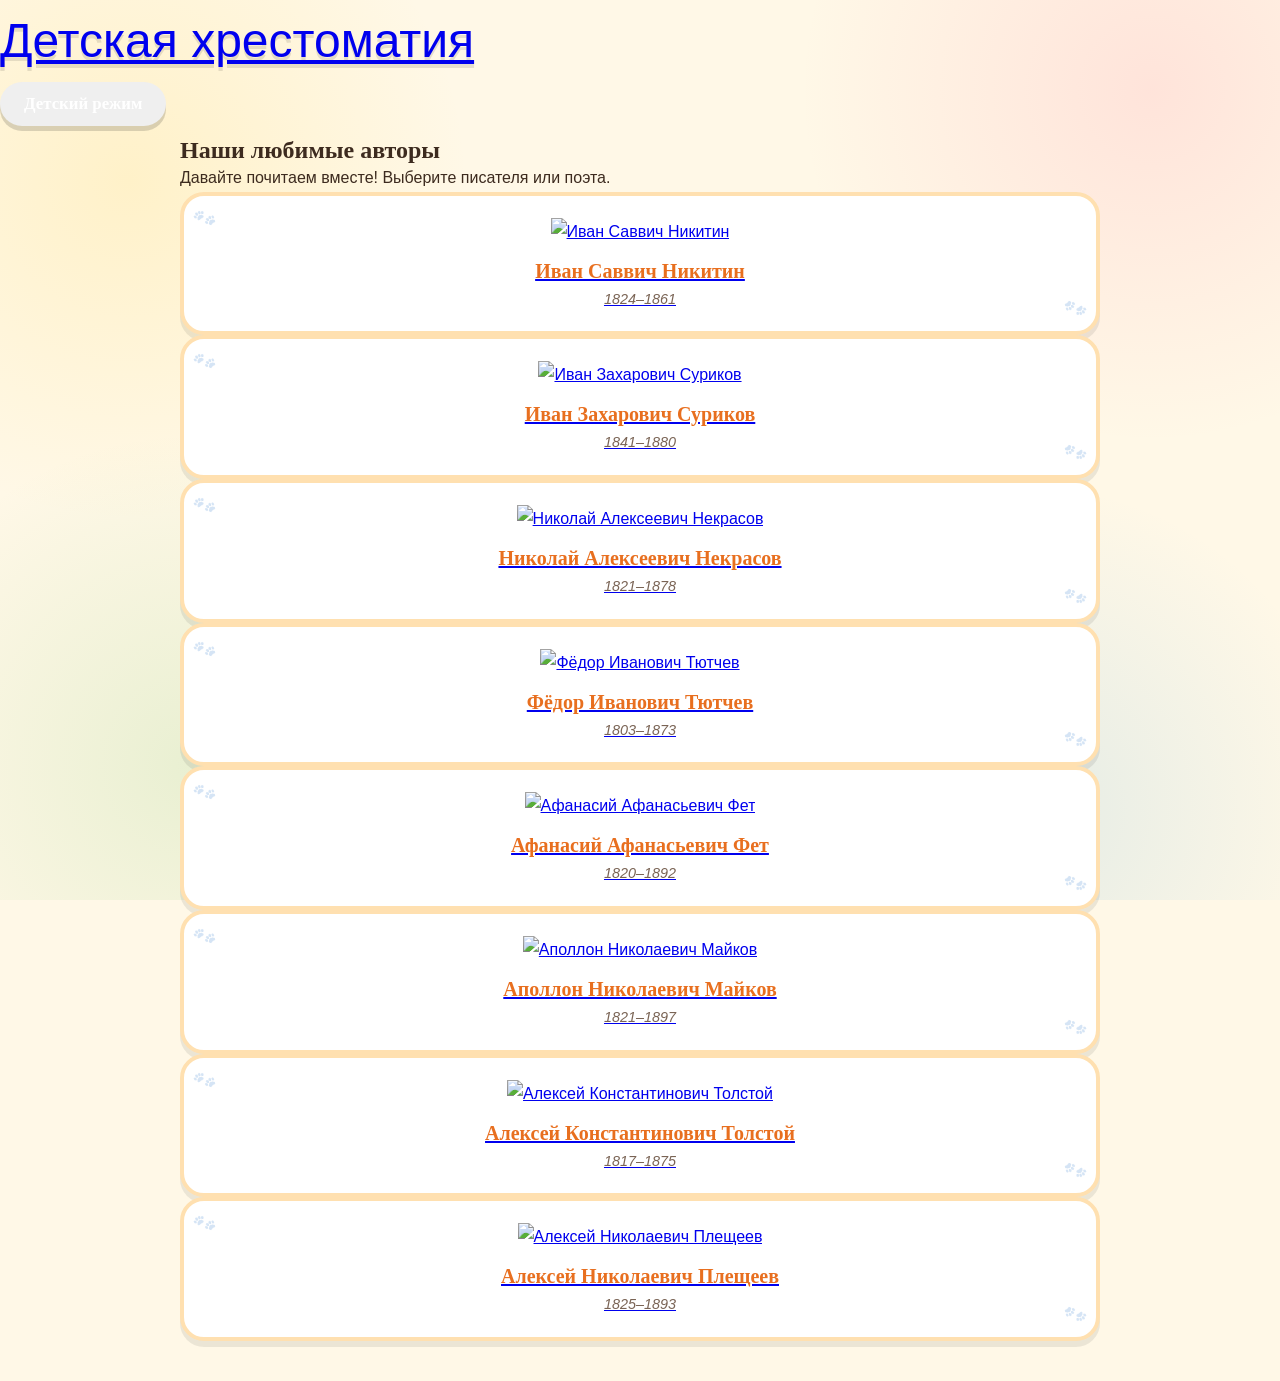
==== index.html @ 01df6280 "Add files via upload" ====
<!DOCTYPE html>
<html lang="ru">
<head>
  <meta charset="UTF-8">
  <meta name="viewport" content="width=device-width, initial-scale=1.0">
  <title>Детская хрестоматия</title>
  <link rel="stylesheet" href="style.css">
</head>
<body>
  <header class="topbar">
    <a href="index.html" class="logo">Детская хрестоматия</a>
    <div class="topbar-actions">
      <button id="kidsToggle" class="btn btn-toggle">Детский режим</button>
    </div>
  </header>

  <main class="container">
    <section class="hero">
      <h1>Наши любимые авторы</h1>
      <p class="hero-sub">Давайте почитаем вместе! Выберите писателя или поэта.</p>
    </section>

    <section id="authorsCatalog" class="authors-grid"></section>
  </main>

  <script src="core.js"></script>
  <script src="main.js"></script>
</body>
</html>
---- style.css ----
/* ==================== ПЕРЕМЕННЫЕ ==================== */
:root {
    --bg: #fff8e7;
    --bg-alt: #ffefd0;
    --text: #3d2b1f;
    --text-soft: #7a6455;
    --primary: #ff8c42;
    --primary-dark: #e86f1f;
    --secondary: #4ea8de;
    --secondary-dark: #2f80b8;
    --green: #6bbf59;
    --green-dark: #4f9e40;
    --pink: #ff6f91;
    --yellow: #ffd23f;
    --card: #ffffff;
    --border: #ffe0b0;
    --shadow: 0 6px 0 rgba(0, 0, 0, 0.08);
    --shadow-hover: 0 10px 0 rgba(0, 0, 0, 0.10);
    --radius: 24px;
}

/* ==================== БАЗА ==================== */
* { box-sizing: border-box; margin: 0; padding: 0; }

body {
    font-family: 'Nunito', sans-serif;
    background-color: var(--bg);
    color: var(--text);
    line-height: 1.7;
    min-height: 100vh;
    background-image:
        radial-gradient(circle at 10% 20%, rgba(255, 210, 63, 0.18) 0%, transparent 25%),
        radial-gradient(circle at 90% 10%, rgba(255, 111, 145, 0.15) 0%, transparent 25%),
        radial-gradient(circle at 80% 90%, rgba(78, 168, 222, 0.15) 0%, transparent 25%),
        radial-gradient(circle at 15% 85%, rgba(107, 191, 89, 0.15) 0%, transparent 25%);
    background-attachment: fixed;
}

h1, h2, h3 { font-family: 'Baloo 2', cursive; line-height: 1.2; }

.container { max-width: 960px; margin: 0 auto; padding: 10px 20px 40px; }

/* ==================== ШАПКА ==================== */
.site-header {
    background: linear-gradient(135deg, #ffe9b8 0%, #ffd98a 100%);
    padding: 25px 20px;
    border-bottom: 6px dashed #ffb84d;
    margin-bottom: 30px;
}

.header-inner {
    max-width: 960px;
    margin: 0 auto;
    display: flex;
    align-items: center;
    justify-content: center;
    gap: 18px;
    flex-wrap: wrap;
    text-align: center;
}

.logo {
    font-size: 3rem;
    animation: bounce 2.4s ease-in-out infinite;
    filter: drop-shadow(0 4px 0 rgba(0,0,0,0.1));
}

@keyframes bounce {
    0%, 100% { transform: translateY(0) rotate(-4deg); }
    50% { transform: translateY(-8px) rotate(4deg); }
}

.site-header h1 {
    font-size: 2.4rem;
    color: #a84a00;
    text-shadow: 3px 3px 0 #fff4d6;
    font-weight: 800;
    letter-spacing: 0.5px;
}

.subtitle {
    font-size: 1.1rem;
    color: #8a5a1a;
    font-weight: 700;
}

.header-stars { font-size: 1.6rem; letter-spacing: 6px; }

/* ==================== ЗАГОЛОВКИ СТРАНИЦ ==================== */
.page-title {
    text-align: center;
    font-size: 1.9rem;
    color: var(--primary-dark);
    margin-bottom: 25px;
    text-shadow: 2px 2px 0 #fff;
}

/* ==================== СПИСОК АВТОРОВ ==================== */
.author-grid {
    display: grid;
    grid-template-columns: repeat(auto-fill, minmax(220px, 1fr));
    gap: 25px;
}

.author-card {
    background: var(--card);
    border: 4px solid var(--border);
    border-radius: var(--radius);
    padding: 22px 18px 20px;
    text-align: center;
    cursor: pointer;
    transition: transform 0.2s, box-shadow 0.2s, border-color 0.2s;
    box-shadow: var(--shadow);
    display: flex;
    flex-direction: column;
    align-items: center;
    position: relative;
    overflow: hidden;
}

.author-card:hover {
    transform: translateY(-6px) rotate(-1deg);
    box-shadow: var(--shadow-hover);
    border-color: var(--primary);
}

.author-card:active { transform: translateY(-2px) scale(0.98); }

/* Декоративные "лапки" в уголках карточки */
.author-card::before,
.author-card::after {
    content: '🐾';
    position: absolute;
    font-size: 1.1rem;
    opacity: 0.18;
}
.author-card::before { top: 8px; left: 10px; transform: rotate(-20deg); }
.author-card::after { bottom: 8px; right: 10px; transform: rotate(160deg); }

.avatar-small {
    width: 110px;
    height: 110px;
    border-radius: 50%;
    object-fit: cover;
    border: 5px solid var(--yellow);
    background: #f0e6d2;
    box-shadow: 0 4px 0 rgba(0,0,0,0.10);
    transition: transform 0.3s;
}

.author-card:hover .avatar-small { transform: scale(1.06) rotate(3deg); }

.avatar-fallback {
    width: 110px;
    height: 110px;
    border-radius: 50%;
    border: 5px solid var(--yellow);
    background: linear-gradient(135deg, #ffd98a, #ffb84d);
    display: flex;
    align-items: center;
    justify-content: center;
    font-family: 'Baloo 2', cursive;
    font-size: 2rem;
    color: #8a5a1a;
    box-shadow: 0 4px 0 rgba(0,0,0,0.10);
    text-align: center;
    flex-direction: column;
    gap: 2px;
}

.avatar-fallback span { font-size: 1.1rem; }

.author-card h2 {
    font-size: 1.25rem;
    color: var(--primary-dark);
    margin: 14px 0 4px;
    font-weight: 700;
}

.author-card p {
    font-size: 0.9rem;
    color: var(--text-soft);
    font-style: italic;
}

/* ==================== ПРОФИЛЬ АВТОРА ==================== */
.author-profile {
    background: var(--card);
    border: 4px solid var(--border);
    border-radius: var(--radius);
    padding: 30px;
    box-shadow: var(--shadow);
    animation: popIn 0.4s ease;
}

@keyframes popIn {
    from { opacity: 0; transform: scale(0.96); }
    to { opacity: 1; transform: scale(1); }
}

.author-header {
    display: flex;
    flex-wrap: wrap;
    gap: 30px;
    align-items: flex-start;
    margin-bottom: 30px;
}

.portrait-large {
    width: 200px;
    height: 240px;
    object-fit: cover;
    border: 6px solid var(--yellow);
    border-radius: 20px;
    box-shadow: 0 6px 0 rgba(0,0,0,0.10);
    background: #f0e6d2;
    flex-shrink: 0;
    transition: transform 0.3s;
}

.portrait-large:hover { transform: rotate(-2deg) scale(1.03); }

.portrait-fallback-large {
    width: 200px;
    height: 240px;
    border: 6px solid var(--yellow);
    border-radius: 20px;
    background: linear-gradient(135deg, #ffd98a, #ffb84d);
    display: flex;
    flex-direction: column;
    justify-content: center;
    align-items: center;
    font-family: 'Baloo 2', cursive;
    font-size: 3rem;
    color: #8a5a1a;
    text-align: center;
    flex-shrink: 0;
    box-shadow: 0 6px 0 rgba(0,0,0,0.10);
    gap: 6px;
}
.portrait-fallback-large span { font-size: 2rem; }

.bio { flex: 1; min-width: 260px; }

.bio h2 {
    font-size: 1.9rem;
    color: var(--primary-dark);
    margin-bottom: 15px;
    padding-bottom: 10px;
    border-bottom: 4px dotted var(--yellow);
}

.bio p {
    font-size: 1.05rem;
    text-align: justify;
    color: var(--text);
}

/* ==================== ПРОИЗВЕДЕНИЯ ==================== */
.works-section h3 {
    text-align: center;
    font-size: 1.6rem;
    color: var(--secondary-dark);
    margin: 20px 0 22px;
}

.work-item {
    background: #fff;
    border: 3px solid var(--border);
    border-radius: 18px;
    padding: 16px 22px;
    margin-bottom: 14px;
    display: flex;
    flex-direction: column;
    gap: 8px;
    cursor: pointer;
    transition: transform 0.18s, background 0.18s, border-color 0.18s, box-shadow 0.18s;
    box-shadow: 0 4px 0 rgba(0,0,0,0.06);
    position: relative;
}

.work-item:hover {
    transform: translateX(6px) rotate(0.3deg);
    background: #fffaf0;
    border-color: var(--primary);
    box-shadow: 0 6px 0 rgba(0,0,0,0.08);
}

.work-item:active { transform: translateX(3px) scale(0.99); }

.work-title {
    font-weight: 700;
    font-size: 1.1rem;
    color: var(--text);
    padding-right: 30px;
}

.work-title::after {
    content: '👀';
    position: absolute;
    right: 18px;
    top: 50%;
    transform: translateY(-50%) scale(0.85);
    opacity: 0;
    transition: opacity 0.2s, transform 0.2s;
}

.work-item:hover .work-title::after {
    opacity: 1;
    transform: translateY(-50%) scale(1);
}

.group-badge {
    display: inline-block;
    color: #fff;
    padding: 5px 14px;
    border-radius: 999px;
    font-size: 0.85rem;
    font-family: 'Nunito', sans-serif;
    font-weight: 700;
    width: fit-content;
    box-shadow: 0 3px 0 rgba(0,0,0,0.10);
}

/* Разные цвета для групп — как разноцветные мелки */
.group-1 { background: var(--pink); }
.group-2 { background: var(--green); }
.group-3 { background: var(--secondary); }
.group-4 { background: var(--primary); }

/* ==================== СТРАНИЦА ПРОИЗВЕДЕНИЯ ==================== */
.work-page {
    background: var(--card);
    border: 4px solid var(--border);
    border-radius: var(--radius);
    padding: 35px 30px 40px;
    box-shadow: var(--shadow);
    position: relative;
    overflow: hidden;
    animation: popIn 0.4s ease;
}

/* Декоративная лента сверху */
.work-page::before {
    content: '';
    position: absolute;
    top: 0; left: 0;
    width: 100%; height: 10px;
    background: repeating-linear-gradient(
        90deg,
        var(--pink) 0 20px,
        var(--yellow) 20px 40px,
        var(--green) 40px 60px,
        var(--secondary) 60px 80px
    );
}

.work-page-header {
    text-align: center;
    margin-bottom: 28px;
    padding-bottom: 20px;
    border-bottom: 4px dotted var(--yellow);
}

.work-page-header h2 {
    font-size: 1.9rem;
    color: var(--primary-dark);
    margin-bottom: 8px;
}

.work-page-header .author-link {
    font-style: italic;
    color: var(--text-soft);
    font-size: 1.1rem;
    margin-bottom: 12px;
    font-weight: 700;
}

.work-text {
    font-size: 1.25rem;
    line-height: 2.1;
    text-align: center;
    white-space: pre-line;
    color: var(--text);
    padding: 22px 18px;
    background: #fffaf0;
    border-radius: 18px;
    font-style: italic;
    border: 3px dashed var(--border);
}

.work-text.story-text {
    text-align: justify;
    font-style: normal;
    font-size: 1.1rem;
    line-height: 1.8;
}

/* ==================== КНОПКИ ==================== */
.nav-buttons {
    display: flex;
    gap: 14px;
    flex-wrap: wrap;
    margin: 10px 0 22px;
}

.btn {
    font-family: 'Baloo 2', cursive;
    font-size: 1.05rem;
    font-weight: 700;
    padding: 12px 24px;
    border: none;
    border-radius: 999px;
    cursor: pointer;
    transition: transform 0.15s, box-shadow 0.15s, background 0.2s;
    display: inline-flex;
    align-items: center;
    gap: 8px;
    box-shadow: 0 5px 0 rgba(0,0,0,0.15);
    color: #fff;
}

.btn-back {
    background: var(--primary);
}

.btn-back:hover {
    background: var(--primary-dark);
    transform: translateY(-2px);
    box-shadow: 0 7px 0 rgba(0,0,0,0.15);
}

.btn-back:active {
    transform: translateY(3px);
    box-shadow: 0 2px 0 rgba(0,0,0,0.15);
}

.btn-back-alt {
    background: var(--secondary);
}
.btn-back-alt:hover { background: var(--secondary-dark); }

/* ==================== ПОДВАЛ ==================== */
.site-footer {
    text-align: center;
    padding: 30px 20px;
    color: var(--text-soft);
    font-weight: 700;
    font-size: 1rem;
}

/* ==================== УТИЛИТЫ ==================== */
.hidden { display: none !important; }

/* ==================== АДАПТИВ ==================== */
@media (max-width: 640px) {
    .site-header h1 { font-size: 1.7rem; }
    .subtitle { font-size: 0.95rem; }
    .logo { font-size: 2.2rem; }
    .header-stars { display: none; }

    .page-title { font-size: 1.5rem; }

    .author-grid {
        grid-template-columns: repeat(auto-fill, minmax(150px, 1fr));
        gap: 16px;
    }

    .avatar-small, .avatar-fallback { width: 80px; height: 80px; }
    .avatar-fallback { font-size: 1.4rem; }
    .avatar-fallback span { font-size: 0.85rem; }

    .author-card h2 { font-size: 1rem; }
    .author-card p { font-size: 0.8rem; }

    .author-header { flex-direction: column; align-items: center; text-align: center; }
    .bio p { text-align: center; }

    .portrait-large, .portrait-fallback-large { width: 160px; height: 190px; }
    .portrait-fallback-large { font-size: 2.2rem; }

    .work-page { padding: 25px 16px 30px; }
    .work-page-header h2 { font-size: 1.4rem; }
    .work-text { font-size: 1.05rem; padding: 16px 12px; }
    .work-text.story-text { font-size: 1rem; }

    .nav-buttons { justify-content: center; }
    .btn { font-size: 0.95rem; padding: 10px 18px; }
}
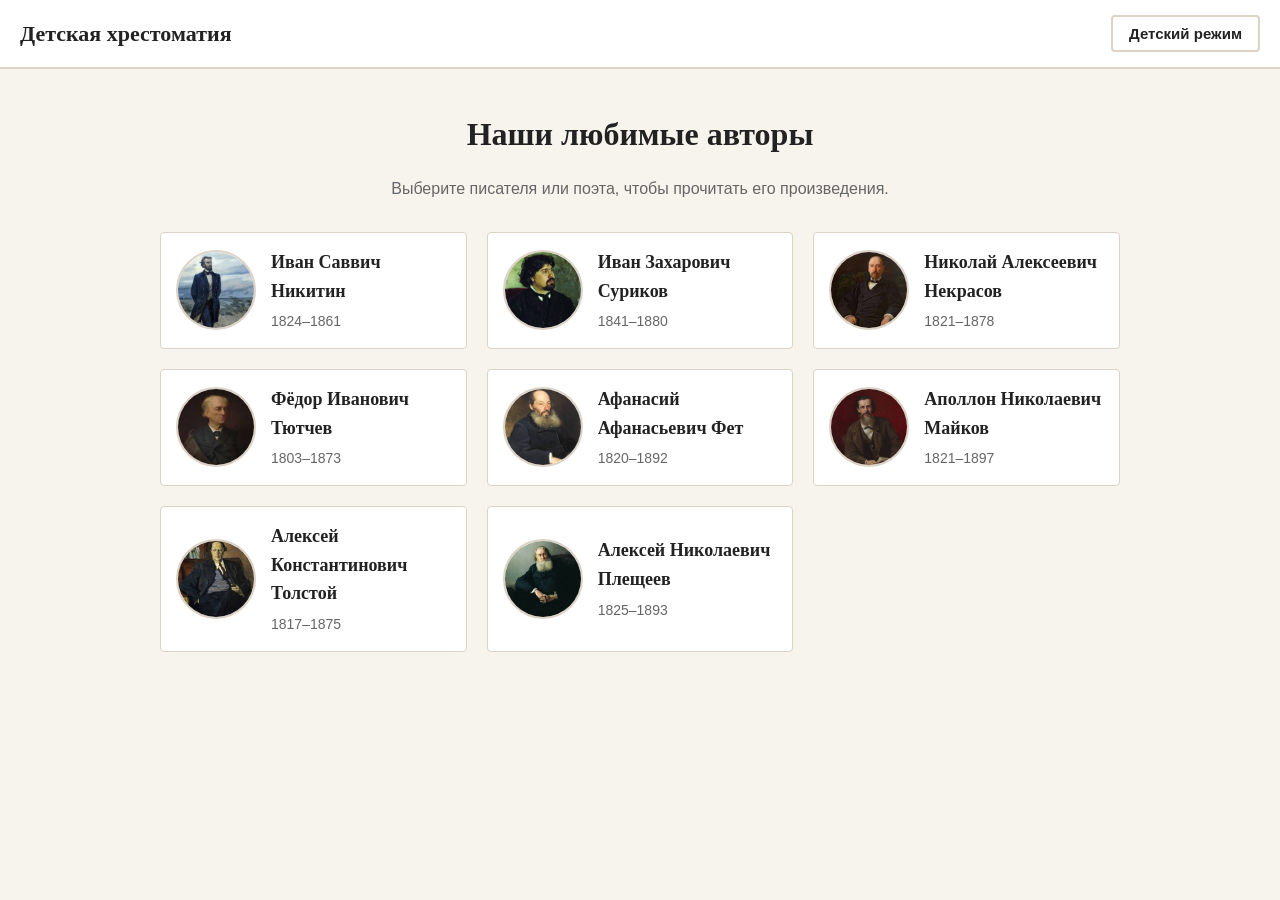
==== commit 941e9855: "yyt" ====
--- a/index.html
+++ b/index.html
@@ -17,7 +17,7 @@
   <main class="container">
     <section class="hero">
       <h1>Наши любимые авторы</h1>
-      <p class="hero-sub">Давайте почитаем вместе! Выберите писателя или поэта.</p>
+      <p class="hero-sub">Выберите писателя или поэта, чтобы прочитать его произведения.</p>
     </section>
 
     <section id="authorsCatalog" class="authors-grid"></section>
--- a/style.css
+++ b/style.css
@@ -1,489 +1,120 @@
-/* ==================== ПЕРЕМЕННЫЕ ==================== */
 :root {
-    --bg: #fff8e7;
-    --bg-alt: #ffefd0;
-    --text: #3d2b1f;
-    --text-soft: #7a6455;
-    --primary: #ff8c42;
-    --primary-dark: #e86f1f;
-    --secondary: #4ea8de;
-    --secondary-dark: #2f80b8;
-    --green: #6bbf59;
-    --green-dark: #4f9e40;
-    --pink: #ff6f91;
-    --yellow: #ffd23f;
-    --card: #ffffff;
-    --border: #ffe0b0;
-    --shadow: 0 6px 0 rgba(0, 0, 0, 0.08);
-    --shadow-hover: 0 10px 0 rgba(0, 0, 0, 0.10);
-    --radius: 24px;
+  --bg: #f7f4ee;
+  --surface: #ffffff;
+  --text: #222222;
+  --muted: #666666;
+  --accent: #8b4513;
+  --accent-soft: #f4e8d8;
+  --border: #dcd3c6;
+  --radius: 4px;
+  --font-body: 'Georgia', serif;
+  --font-ui: 'Arial', sans-serif;
+  --reader-size: 20px;
 }
 
-/* ==================== БАЗА ==================== */
-* { box-sizing: border-box; margin: 0; padding: 0; }
-
-body {
-    font-family: 'Nunito', sans-serif;
-    background-color: var(--bg);
-    color: var(--text);
-    line-height: 1.7;
-    min-height: 100vh;
-    background-image:
-        radial-gradient(circle at 10% 20%, rgba(255, 210, 63, 0.18) 0%, transparent 25%),
-        radial-gradient(circle at 90% 10%, rgba(255, 111, 145, 0.15) 0%, transparent 25%),
-        radial-gradient(circle at 80% 90%, rgba(78, 168, 222, 0.15) 0%, transparent 25%),
-        radial-gradient(circle at 15% 85%, rgba(107, 191, 89, 0.15) 0%, transparent 25%);
-    background-attachment: fixed;
+body.kids {
+  --bg: #e6f2ff;
+  --surface: #ffffff;
+  --text: #1a1a1a;
+  --muted: #444444;
+  --accent: #d32f2f;
+  --accent-soft: #ffebee;
+  --border: #b3d4f0;
+  --radius: 12px;
+  --font-body: 'Comic Sans MS', sans-serif;
+  --font-ui: 'Arial', sans-serif;
+  --reader-size: 22px;
 }
 
-h1, h2, h3 { font-family: 'Baloo 2', cursive; line-height: 1.2; }
+* { box-sizing: border-box; }
+body {
+  margin: 0;
+  background-color: var(--bg);
+  color: var(--text);
+  font-family: var(--font-ui);
+  line-height: 1.6;
+}
+a { text-decoration: none; color: inherit; }
 
-.container { max-width: 960px; margin: 0 auto; padding: 10px 20px 40px; }
+.topbar {
+  display: flex; align-items: center; justify-content: space-between;
+  padding: 15px 20px; background: var(--surface);
+  border-bottom: 2px solid var(--border); position: sticky; top: 0; z-index: 10;
+}
+.logo { font-family: var(--font-body); font-size: 22px; font-weight: bold; color: var(--text); }
 
-/* ==================== ШАПКА ==================== */
-.site-header {
-    background: linear-gradient(135deg, #ffe9b8 0%, #ffd98a 100%);
-    padding: 25px 20px;
-    border-bottom: 6px dashed #ffb84d;
-    margin-bottom: 30px;
+.btn {
+  font-family: var(--font-ui); font-size: 15px; padding: 8px 16px;
+  border: 2px solid var(--border); background: var(--surface); color: var(--text);
+  border-radius: var(--radius); cursor: pointer; transition: all .2s;
+}
+.btn:hover { border-color: var(--accent); }
+.btn-primary { background: var(--accent); color: #fff; border-color: var(--accent); }
+.btn-toggle { font-weight: bold; }
+body.kids .btn-toggle { background: var(--accent-soft); border-color: var(--accent); }
+.btn-round { width: 40px; height: 40px; border-radius: 50%; padding: 0; font-weight: bold; }
+
+.container { max-width: 1000px; margin: 0 auto; padding: 30px 20px 60px; }
+
+.hero { text-align: center; margin-bottom: 30px; }
+.hero h1 { font-family: var(--font-body); font-size: 32px; margin: 10px 0; color: var(--text); }
+.hero-sub { color: var(--muted); }
+
+.authors-grid { display: grid; grid-template-columns: repeat(auto-fill, minmax(280px, 1fr)); gap: 20px; }
+.author-card {
+  display: flex; align-items: center; gap: 15px; background: var(--surface);
+  border: 1px solid var(--border); border-radius: var(--radius); padding: 15px;
+  transition: transform .2s;
+}
+.author-card:hover { transform: translateY(-2px); }
+.author-thumb { width: 80px; height: 80px; border-radius: 50%; object-fit: cover; border: 2px solid var(--border); flex-shrink: 0; }
+.author-card-info h2 { font-family: var(--font-body); font-size: 18px; margin: 0 0 5px; }
+.author-card-info p { margin: 0; font-size: 14px; color: var(--muted); }
+
+.catalog { display: grid; grid-template-columns: repeat(auto-fill, minmax(250px, 1fr)); gap: 20px; }
+.card {
+  display: block; background: var(--surface); border: 1px solid var(--border);
+  border-radius: var(--radius); padding: 20px; color: var(--text);
+  transition: transform .2s;
+}
+.card:hover { transform: translateY(-2px); border-color: var(--accent); }
+.card-badge { display: inline-block; font-size: 12px; font-weight: bold; background: var(--accent-soft); color: var(--accent); padding: 4px 10px; border-radius: 4px; margin-bottom: 12px; }
+.card-title { font-family: var(--font-body); font-size: 20px; margin: 0 0 8px; }
+.card-desc { font-size: 14px; color: var(--muted); margin: 0; }
+
+.writer-container { max-width: 800px; }
+.back-link { display: inline-block; margin-bottom: 20px; color: var(--accent); font-weight: bold; }
+.back-link:hover { text-decoration: underline; }
+.writer-header { display: flex; gap: 30px; align-items: flex-start; margin-bottom: 40px; }
+.writer-portrait { width: 200px; height: auto; border-radius: var(--radius); border: 2px solid var(--border); flex-shrink: 0; }
+.writer-info h1 { font-family: var(--font-body); font-size: 28px; margin-top: 0; margin-bottom: 10px; }
+.writer-years { font-size: 18px; color: var(--muted); margin-bottom: 15px; font-style: italic; }
+.writer-bio { font-size: 16px; line-height: 1.7; text-indent: 1.5em; }
+.works-title { font-family: var(--font-body); font-size: 24px; margin-top: 30px; margin-bottom: 20px; border-bottom: 1px solid var(--border); padding-bottom: 10px; }
+
+.reader-container { max-width: 720px; }
+.reader { background: var(--surface); border: 1px solid var(--border); border-radius: var(--radius); padding: 40px; }
+.reader h1 { font-family: var(--font-body); font-size: 30px; margin: 0 0 10px; text-align: center; }
+.reader-author { font-size: 18px; color: var(--muted); margin: 0 0 5px; font-style: italic; text-align: center; }
+.reader-meta { font-size: 14px; color: var(--accent); margin: 0 0 25px; text-align: center; font-weight: bold; text-transform: uppercase; }
+.reader-toolbar { display: flex; flex-wrap: wrap; gap: 10px; align-items: center; padding: 15px 0; border-top: 1px solid var(--border); border-bottom: 1px solid var(--border); margin-bottom: 30px; }
+.font-controls { margin-left: auto; display: flex; gap: 8px; }
+.reader-text { font-family: var(--font-body); font-size: var(--reader-size); line-height: 1.8; white-space: pre-wrap; }
+.reader-text p { margin: 0 0 1.2em; text-indent: 1.5em; }
+body.kids .reader-text p { text-indent: 0; }
+.reader-text.poem { text-indent: 0; text-align: left; padding-left: 20px; }
+.reader-text.poem p { text-indent: 0; margin: 0 0 0.5em; }
+.questions { margin-top: 40px; padding-top: 20px; border-top: 1px solid var(--border); }
+.questions h2 { font-family: var(--font-body); font-size: 22px; margin: 0 0 15px; }
+.questions ol { padding-left: 20px; }
+.questions li { font-size: 16px; line-height: 1.6; margin-bottom: 10px; }
+.reader-footer { text-align: center; margin-top: 40px; }
+.hidden { display: none; }
+
+@media (max-width: 600px) {
+  .writer-header { flex-direction: column; align-items: center; text-align: center; }
+  .writer-bio { text-indent: 0; text-align: left; }
+  .writer-portrait { width: 160px; }
+  .reader { padding: 20px; }
 }
 
-.header-inner {
-    max-width: 960px;
-    margin: 0 auto;
-    display: flex;
-    align-items: center;
-    justify-content: center;
-    gap: 18px;
-    flex-wrap: wrap;
-    text-align: center;
-}
-
-.logo {
-    font-size: 3rem;
-    animation: bounce 2.4s ease-in-out infinite;
-    filter: drop-shadow(0 4px 0 rgba(0,0,0,0.1));
-}
-
-@keyframes bounce {
-    0%, 100% { transform: translateY(0) rotate(-4deg); }
-    50% { transform: translateY(-8px) rotate(4deg); }
-}
-
-.site-header h1 {
-    font-size: 2.4rem;
-    color: #a84a00;
-    text-shadow: 3px 3px 0 #fff4d6;
-    font-weight: 800;
-    letter-spacing: 0.5px;
-}
-
-.subtitle {
-    font-size: 1.1rem;
-    color: #8a5a1a;
-    font-weight: 700;
-}
-
-.header-stars { font-size: 1.6rem; letter-spacing: 6px; }
-
-/* ==================== ЗАГОЛОВКИ СТРАНИЦ ==================== */
-.page-title {
-    text-align: center;
-    font-size: 1.9rem;
-    color: var(--primary-dark);
-    margin-bottom: 25px;
-    text-shadow: 2px 2px 0 #fff;
-}
-
-/* ==================== СПИСОК АВТОРОВ ==================== */
-.author-grid {
-    display: grid;
-    grid-template-columns: repeat(auto-fill, minmax(220px, 1fr));
-    gap: 25px;
-}
-
-.author-card {
-    background: var(--card);
-    border: 4px solid var(--border);
-    border-radius: var(--radius);
-    padding: 22px 18px 20px;
-    text-align: center;
-    cursor: pointer;
-    transition: transform 0.2s, box-shadow 0.2s, border-color 0.2s;
-    box-shadow: var(--shadow);
-    display: flex;
-    flex-direction: column;
-    align-items: center;
-    position: relative;
-    overflow: hidden;
-}
-
-.author-card:hover {
-    transform: translateY(-6px) rotate(-1deg);
-    box-shadow: var(--shadow-hover);
-    border-color: var(--primary);
-}
-
-.author-card:active { transform: translateY(-2px) scale(0.98); }
-
-/* Декоративные "лапки" в уголках карточки */
-.author-card::before,
-.author-card::after {
-    content: '🐾';
-    position: absolute;
-    font-size: 1.1rem;
-    opacity: 0.18;
-}
-.author-card::before { top: 8px; left: 10px; transform: rotate(-20deg); }
-.author-card::after { bottom: 8px; right: 10px; transform: rotate(160deg); }
-
-.avatar-small {
-    width: 110px;
-    height: 110px;
-    border-radius: 50%;
-    object-fit: cover;
-    border: 5px solid var(--yellow);
-    background: #f0e6d2;
-    box-shadow: 0 4px 0 rgba(0,0,0,0.10);
-    transition: transform 0.3s;
-}
-
-.author-card:hover .avatar-small { transform: scale(1.06) rotate(3deg); }
-
-.avatar-fallback {
-    width: 110px;
-    height: 110px;
-    border-radius: 50%;
-    border: 5px solid var(--yellow);
-    background: linear-gradient(135deg, #ffd98a, #ffb84d);
-    display: flex;
-    align-items: center;
-    justify-content: center;
-    font-family: 'Baloo 2', cursive;
-    font-size: 2rem;
-    color: #8a5a1a;
-    box-shadow: 0 4px 0 rgba(0,0,0,0.10);
-    text-align: center;
-    flex-direction: column;
-    gap: 2px;
-}
-
-.avatar-fallback span { font-size: 1.1rem; }
-
-.author-card h2 {
-    font-size: 1.25rem;
-    color: var(--primary-dark);
-    margin: 14px 0 4px;
-    font-weight: 700;
-}
-
-.author-card p {
-    font-size: 0.9rem;
-    color: var(--text-soft);
-    font-style: italic;
-}
-
-/* ==================== ПРОФИЛЬ АВТОРА ==================== */
-.author-profile {
-    background: var(--card);
-    border: 4px solid var(--border);
-    border-radius: var(--radius);
-    padding: 30px;
-    box-shadow: var(--shadow);
-    animation: popIn 0.4s ease;
-}
-
-@keyframes popIn {
-    from { opacity: 0; transform: scale(0.96); }
-    to { opacity: 1; transform: scale(1); }
-}
-
-.author-header {
-    display: flex;
-    flex-wrap: wrap;
-    gap: 30px;
-    align-items: flex-start;
-    margin-bottom: 30px;
-}
-
-.portrait-large {
-    width: 200px;
-    height: 240px;
-    object-fit: cover;
-    border: 6px solid var(--yellow);
-    border-radius: 20px;
-    box-shadow: 0 6px 0 rgba(0,0,0,0.10);
-    background: #f0e6d2;
-    flex-shrink: 0;
-    transition: transform 0.3s;
-}
-
-.portrait-large:hover { transform: rotate(-2deg) scale(1.03); }
-
-.portrait-fallback-large {
-    width: 200px;
-    height: 240px;
-    border: 6px solid var(--yellow);
-    border-radius: 20px;
-    background: linear-gradient(135deg, #ffd98a, #ffb84d);
-    display: flex;
-    flex-direction: column;
-    justify-content: center;
-    align-items: center;
-    font-family: 'Baloo 2', cursive;
-    font-size: 3rem;
-    color: #8a5a1a;
-    text-align: center;
-    flex-shrink: 0;
-    box-shadow: 0 6px 0 rgba(0,0,0,0.10);
-    gap: 6px;
-}
-.portrait-fallback-large span { font-size: 2rem; }
-
-.bio { flex: 1; min-width: 260px; }
-
-.bio h2 {
-    font-size: 1.9rem;
-    color: var(--primary-dark);
-    margin-bottom: 15px;
-    padding-bottom: 10px;
-    border-bottom: 4px dotted var(--yellow);
-}
-
-.bio p {
-    font-size: 1.05rem;
-    text-align: justify;
-    color: var(--text);
-}
-
-/* ==================== ПРОИЗВЕДЕНИЯ ==================== */
-.works-section h3 {
-    text-align: center;
-    font-size: 1.6rem;
-    color: var(--secondary-dark);
-    margin: 20px 0 22px;
-}
-
-.work-item {
-    background: #fff;
-    border: 3px solid var(--border);
-    border-radius: 18px;
-    padding: 16px 22px;
-    margin-bottom: 14px;
-    display: flex;
-    flex-direction: column;
-    gap: 8px;
-    cursor: pointer;
-    transition: transform 0.18s, background 0.18s, border-color 0.18s, box-shadow 0.18s;
-    box-shadow: 0 4px 0 rgba(0,0,0,0.06);
-    position: relative;
-}
-
-.work-item:hover {
-    transform: translateX(6px) rotate(0.3deg);
-    background: #fffaf0;
-    border-color: var(--primary);
-    box-shadow: 0 6px 0 rgba(0,0,0,0.08);
-}
-
-.work-item:active { transform: translateX(3px) scale(0.99); }
-
-.work-title {
-    font-weight: 700;
-    font-size: 1.1rem;
-    color: var(--text);
-    padding-right: 30px;
-}
-
-.work-title::after {
-    content: '👀';
-    position: absolute;
-    right: 18px;
-    top: 50%;
-    transform: translateY(-50%) scale(0.85);
-    opacity: 0;
-    transition: opacity 0.2s, transform 0.2s;
-}
-
-.work-item:hover .work-title::after {
-    opacity: 1;
-    transform: translateY(-50%) scale(1);
-}
-
-.group-badge {
-    display: inline-block;
-    color: #fff;
-    padding: 5px 14px;
-    border-radius: 999px;
-    font-size: 0.85rem;
-    font-family: 'Nunito', sans-serif;
-    font-weight: 700;
-    width: fit-content;
-    box-shadow: 0 3px 0 rgba(0,0,0,0.10);
-}
-
-/* Разные цвета для групп — как разноцветные мелки */
-.group-1 { background: var(--pink); }
-.group-2 { background: var(--green); }
-.group-3 { background: var(--secondary); }
-.group-4 { background: var(--primary); }
-
-/* ==================== СТРАНИЦА ПРОИЗВЕДЕНИЯ ==================== */
-.work-page {
-    background: var(--card);
-    border: 4px solid var(--border);
-    border-radius: var(--radius);
-    padding: 35px 30px 40px;
-    box-shadow: var(--shadow);
-    position: relative;
-    overflow: hidden;
-    animation: popIn 0.4s ease;
-}
-
-/* Декоративная лента сверху */
-.work-page::before {
-    content: '';
-    position: absolute;
-    top: 0; left: 0;
-    width: 100%; height: 10px;
-    background: repeating-linear-gradient(
-        90deg,
-        var(--pink) 0 20px,
-        var(--yellow) 20px 40px,
-        var(--green) 40px 60px,
-        var(--secondary) 60px 80px
-    );
-}
-
-.work-page-header {
-    text-align: center;
-    margin-bottom: 28px;
-    padding-bottom: 20px;
-    border-bottom: 4px dotted var(--yellow);
-}
-
-.work-page-header h2 {
-    font-size: 1.9rem;
-    color: var(--primary-dark);
-    margin-bottom: 8px;
-}
-
-.work-page-header .author-link {
-    font-style: italic;
-    color: var(--text-soft);
-    font-size: 1.1rem;
-    margin-bottom: 12px;
-    font-weight: 700;
-}
-
-.work-text {
-    font-size: 1.25rem;
-    line-height: 2.1;
-    text-align: center;
-    white-space: pre-line;
-    color: var(--text);
-    padding: 22px 18px;
-    background: #fffaf0;
-    border-radius: 18px;
-    font-style: italic;
-    border: 3px dashed var(--border);
-}
-
-.work-text.story-text {
-    text-align: justify;
-    font-style: normal;
-    font-size: 1.1rem;
-    line-height: 1.8;
-}
-
-/* ==================== КНОПКИ ==================== */
-.nav-buttons {
-    display: flex;
-    gap: 14px;
-    flex-wrap: wrap;
-    margin: 10px 0 22px;
-}
-
-.btn {
-    font-family: 'Baloo 2', cursive;
-    font-size: 1.05rem;
-    font-weight: 700;
-    padding: 12px 24px;
-    border: none;
-    border-radius: 999px;
-    cursor: pointer;
-    transition: transform 0.15s, box-shadow 0.15s, background 0.2s;
-    display: inline-flex;
-    align-items: center;
-    gap: 8px;
-    box-shadow: 0 5px 0 rgba(0,0,0,0.15);
-    color: #fff;
-}
-
-.btn-back {
-    background: var(--primary);
-}
-
-.btn-back:hover {
-    background: var(--primary-dark);
-    transform: translateY(-2px);
-    box-shadow: 0 7px 0 rgba(0,0,0,0.15);
-}
-
-.btn-back:active {
-    transform: translateY(3px);
-    box-shadow: 0 2px 0 rgba(0,0,0,0.15);
-}
-
-.btn-back-alt {
-    background: var(--secondary);
-}
-.btn-back-alt:hover { background: var(--secondary-dark); }
-
-/* ==================== ПОДВАЛ ==================== */
-.site-footer {
-    text-align: center;
-    padding: 30px 20px;
-    color: var(--text-soft);
-    font-weight: 700;
-    font-size: 1rem;
-}
-
-/* ==================== УТИЛИТЫ ==================== */
-.hidden { display: none !important; }
-
-/* ==================== АДАПТИВ ==================== */
-@media (max-width: 640px) {
-    .site-header h1 { font-size: 1.7rem; }
-    .subtitle { font-size: 0.95rem; }
-    .logo { font-size: 2.2rem; }
-    .header-stars { display: none; }
-
-    .page-title { font-size: 1.5rem; }
-
-    .author-grid {
-        grid-template-columns: repeat(auto-fill, minmax(150px, 1fr));
-        gap: 16px;
-    }
-
-    .avatar-small, .avatar-fallback { width: 80px; height: 80px; }
-    .avatar-fallback { font-size: 1.4rem; }
-    .avatar-fallback span { font-size: 0.85rem; }
-
-    .author-card h2 { font-size: 1rem; }
-    .author-card p { font-size: 0.8rem; }
-
-    .author-header { flex-direction: column; align-items: center; text-align: center; }
-    .bio p { text-align: center; }
-
-    .portrait-large, .portrait-fallback-large { width: 160px; height: 190px; }
-    .portrait-fallback-large { font-size: 2.2rem; }
-
-    .work-page { padding: 25px 16px 30px; }
-    .work-page-header h2 { font-size: 1.4rem; }
-    .work-text { font-size: 1.05rem; padding: 16px 12px; }
-    .work-text.story-text { font-size: 1rem; }
-
-    .nav-buttons { justify-content: center; }
-    .btn { font-size: 0.95rem; padding: 10px 18px; }
-}
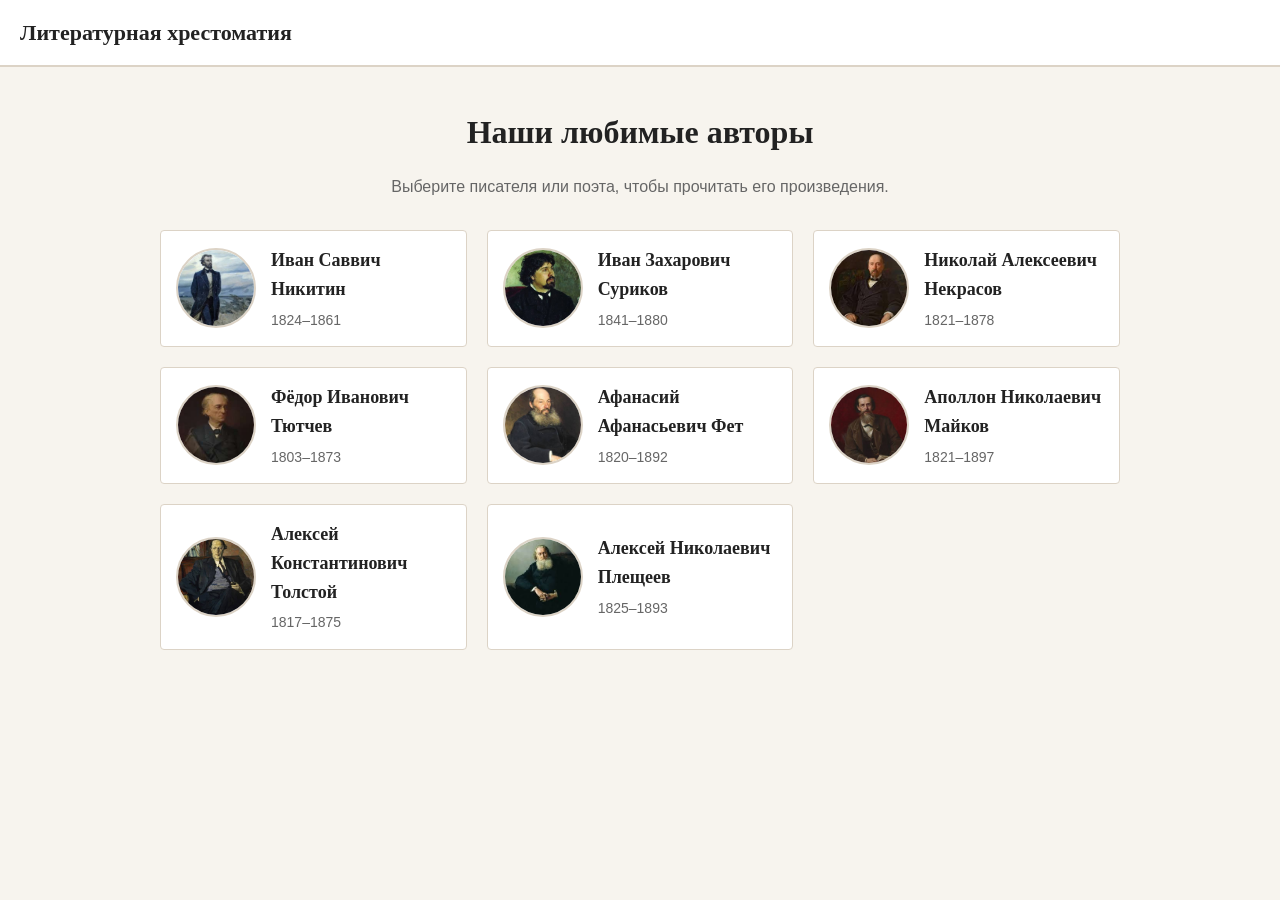
==== commit bbfb81d8: "Update index.html" ====
--- a/index.html
+++ b/index.html
@@ -3,15 +3,12 @@
 <head>
   <meta charset="UTF-8">
   <meta name="viewport" content="width=device-width, initial-scale=1.0">
-  <title>Детская хрестоматия</title>
+  <title>Литературная хрестоматия</title>
   <link rel="stylesheet" href="style.css">
 </head>
 <body>
   <header class="topbar">
-    <a href="index.html" class="logo">Детская хрестоматия</a>
-    <div class="topbar-actions">
-      <button id="kidsToggle" class="btn btn-toggle">Детский режим</button>
-    </div>
+    <a href="index.html" class="logo">Литературная хрестоматия</a>
   </header>
 
   <main class="container">
@@ -26,4 +23,4 @@
   <script src="core.js"></script>
   <script src="main.js"></script>
 </body>
-</html>+</html>
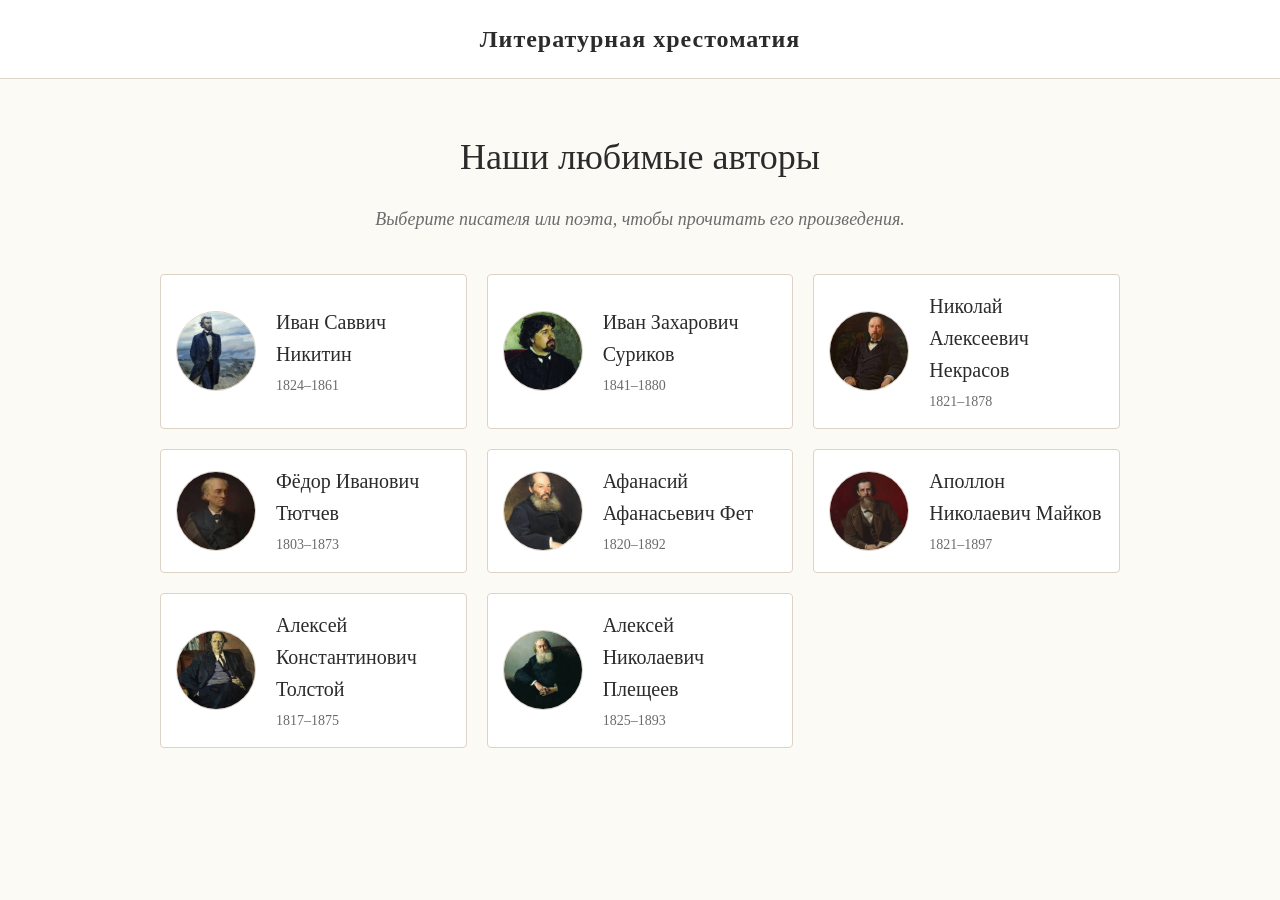
==== commit 194113cb: "Update index.html" ====
--- a/index.html
+++ b/index.html
@@ -23,4 +23,4 @@
   <script src="core.js"></script>
   <script src="main.js"></script>
 </body>
-</html>
+</html>
--- a/style.css
+++ b/style.css
@@ -1,29 +1,15 @@
 :root {
-  --bg: #f7f4ee;
+  --bg: #fcfaf5;
   --surface: #ffffff;
-  --text: #222222;
-  --muted: #666666;
-  --accent: #8b4513;
-  --accent-soft: #f4e8d8;
+  --text: #2b2b2b;
+  --muted: #6b6b6b;
+  --accent: #4a3b32;
+  --accent-soft: #f2ebe1;
   --border: #dcd3c6;
   --radius: 4px;
-  --font-body: 'Georgia', serif;
-  --font-ui: 'Arial', sans-serif;
+  --font-body: 'Palatino Linotype', 'Book Antiqua', 'Georgia', serif;
+  --font-ui: 'Palatino Linotype', 'Book Antiqua', 'Georgia', serif;
   --reader-size: 20px;
-}
-
-body.kids {
-  --bg: #e6f2ff;
-  --surface: #ffffff;
-  --text: #1a1a1a;
-  --muted: #444444;
-  --accent: #d32f2f;
-  --accent-soft: #ffebee;
-  --border: #b3d4f0;
-  --radius: 12px;
-  --font-body: 'Comic Sans MS', sans-serif;
-  --font-ui: 'Arial', sans-serif;
-  --reader-size: 22px;
 }
 
 * { box-sizing: border-box; }
@@ -37,84 +23,89 @@
 a { text-decoration: none; color: inherit; }
 
 .topbar {
-  display: flex; align-items: center; justify-content: space-between;
-  padding: 15px 20px; background: var(--surface);
-  border-bottom: 2px solid var(--border); position: sticky; top: 0; z-index: 10;
+  display: flex; align-items: center; justify-content: center;
+  padding: 20px; background: var(--surface);
+  border-bottom: 1px solid var(--border);
 }
-.logo { font-family: var(--font-body); font-size: 22px; font-weight: bold; color: var(--text); }
+.logo { font-family: var(--font-body); font-size: 24px; font-weight: bold; color: var(--text); letter-spacing: 1px; }
 
-.btn {
-  font-family: var(--font-ui); font-size: 15px; padding: 8px 16px;
-  border: 2px solid var(--border); background: var(--surface); color: var(--text);
-  border-radius: var(--radius); cursor: pointer; transition: all .2s;
+.container { max-width: 1000px; margin: 0 auto; padding: 40px 20px 60px; }
+
+.hero { text-align: center; margin-bottom: 40px; }
+.hero h1 { font-family: var(--font-body); font-size: 36px; margin: 10px 0; color: var(--text); font-weight: normal; }
+.hero-sub { color: var(--muted); font-style: italic; font-size: 18px; }
+
+.authors-grid { display: grid; grid-template-columns: repeat(auto-fill, minmax(300px, 1fr)); gap: 20px; }
+.author-card {
+  display: flex; align-items: center; gap: 20px; background: var(--surface);
+  border: 1px solid var(--border); border-radius: var(--radius); padding: 15px;
+  transition: box-shadow .2s, transform .2s;
 }
-.btn:hover { border-color: var(--accent); }
-.btn-primary { background: var(--accent); color: #fff; border-color: var(--accent); }
-.btn-toggle { font-weight: bold; }
-body.kids .btn-toggle { background: var(--accent-soft); border-color: var(--accent); }
-.btn-round { width: 40px; height: 40px; border-radius: 50%; padding: 0; font-weight: bold; }
-
-.container { max-width: 1000px; margin: 0 auto; padding: 30px 20px 60px; }
-
-.hero { text-align: center; margin-bottom: 30px; }
-.hero h1 { font-family: var(--font-body); font-size: 32px; margin: 10px 0; color: var(--text); }
-.hero-sub { color: var(--muted); }
-
-.authors-grid { display: grid; grid-template-columns: repeat(auto-fill, minmax(280px, 1fr)); gap: 20px; }
-.author-card {
-  display: flex; align-items: center; gap: 15px; background: var(--surface);
-  border: 1px solid var(--border); border-radius: var(--radius); padding: 15px;
-  transition: transform .2s;
-}
-.author-card:hover { transform: translateY(-2px); }
-.author-thumb { width: 80px; height: 80px; border-radius: 50%; object-fit: cover; border: 2px solid var(--border); flex-shrink: 0; }
-.author-card-info h2 { font-family: var(--font-body); font-size: 18px; margin: 0 0 5px; }
+.author-card:hover { transform: translateY(-2px); box-shadow: 0 4px 12px rgba(0,0,0,0.05); }
+.author-thumb { width: 80px; height: 80px; border-radius: 50%; object-fit: cover; border: 1px solid var(--border); flex-shrink: 0; }
+.author-card-info h2 { font-family: var(--font-body); font-size: 20px; margin: 0 0 5px; font-weight: normal; }
 .author-card-info p { margin: 0; font-size: 14px; color: var(--muted); }
 
-.catalog { display: grid; grid-template-columns: repeat(auto-fill, minmax(250px, 1fr)); gap: 20px; }
+.catalog { display: grid; grid-template-columns: repeat(auto-fill, minmax(280px, 1fr)); gap: 20px; }
 .card {
   display: block; background: var(--surface); border: 1px solid var(--border);
   border-radius: var(--radius); padding: 20px; color: var(--text);
-  transition: transform .2s;
+  transition: box-shadow .2s, transform .2s;
 }
-.card:hover { transform: translateY(-2px); border-color: var(--accent); }
-.card-badge { display: inline-block; font-size: 12px; font-weight: bold; background: var(--accent-soft); color: var(--accent); padding: 4px 10px; border-radius: 4px; margin-bottom: 12px; }
-.card-title { font-family: var(--font-body); font-size: 20px; margin: 0 0 8px; }
-.card-desc { font-size: 14px; color: var(--muted); margin: 0; }
+.card:hover { transform: translateY(-2px); box-shadow: 0 4px 12px rgba(0,0,0,0.05); }
+.card-badge { display: inline-block; font-size: 13px; font-weight: bold; background: var(--accent-soft); color: var(--accent); padding: 4px 10px; border-radius: 2px; margin-bottom: 12px; font-family: var(--font-ui); }
+.card-title { font-family: var(--font-body); font-size: 22px; margin: 0 0 8px; font-weight: normal; }
+.card-desc { font-size: 15px; color: var(--muted); margin: 0; }
 
-.writer-container { max-width: 800px; }
-.back-link { display: inline-block; margin-bottom: 20px; color: var(--accent); font-weight: bold; }
+.writer-container { max-width: 900px; }
+.back-link { display: inline-block; margin-bottom: 20px; color: var(--accent); font-weight: bold; font-family: var(--font-ui); font-size: 16px; }
 .back-link:hover { text-decoration: underline; }
-.writer-header { display: flex; gap: 30px; align-items: flex-start; margin-bottom: 40px; }
-.writer-portrait { width: 200px; height: auto; border-radius: var(--radius); border: 2px solid var(--border); flex-shrink: 0; }
-.writer-info h1 { font-family: var(--font-body); font-size: 28px; margin-top: 0; margin-bottom: 10px; }
-.writer-years { font-size: 18px; color: var(--muted); margin-bottom: 15px; font-style: italic; }
-.writer-bio { font-size: 16px; line-height: 1.7; text-indent: 1.5em; }
-.works-title { font-family: var(--font-body); font-size: 24px; margin-top: 30px; margin-bottom: 20px; border-bottom: 1px solid var(--border); padding-bottom: 10px; }
 
-.reader-container { max-width: 720px; }
-.reader { background: var(--surface); border: 1px solid var(--border); border-radius: var(--radius); padding: 40px; }
-.reader h1 { font-family: var(--font-body); font-size: 30px; margin: 0 0 10px; text-align: center; }
+.writer-header { display: flex; gap: 40px; align-items: flex-start; margin-bottom: 50px; }
+/* Увеличенный портрет автора */
+.writer-portrait { width: 300px; height: auto; border-radius: var(--radius); border: 4px solid var(--surface); box-shadow: 0 4px 15px rgba(0,0,0,0.1); flex-shrink: 0; object-fit: cover; }
+.writer-info h1 { font-family: var(--font-body); font-size: 32px; margin-top: 0; margin-bottom: 10px; font-weight: normal; }
+.writer-years { font-size: 18px; color: var(--muted); margin-bottom: 20px; font-style: italic; }
+.writer-bio { font-size: 17px; line-height: 1.8; text-indent: 1.5em; text-align: justify; }
+.works-title { font-family: var(--font-body); font-size: 26px; margin-top: 30px; margin-bottom: 20px; border-bottom: 1px solid var(--border); padding-bottom: 10px; font-weight: normal; }
+
+.reader-container { max-width: 780px; }
+.reader { background: var(--surface); border: 1px solid var(--border); border-radius: var(--radius); padding: 50px; box-shadow: 0 4px 20px rgba(0,0,0,0.03); }
+.reader h1 { font-family: var(--font-body); font-size: 34px; margin: 0 0 10px; text-align: center; font-weight: normal; }
 .reader-author { font-size: 18px; color: var(--muted); margin: 0 0 5px; font-style: italic; text-align: center; }
-.reader-meta { font-size: 14px; color: var(--accent); margin: 0 0 25px; text-align: center; font-weight: bold; text-transform: uppercase; }
-.reader-toolbar { display: flex; flex-wrap: wrap; gap: 10px; align-items: center; padding: 15px 0; border-top: 1px solid var(--border); border-bottom: 1px solid var(--border); margin-bottom: 30px; }
-.font-controls { margin-left: auto; display: flex; gap: 8px; }
-.reader-text { font-family: var(--font-body); font-size: var(--reader-size); line-height: 1.8; white-space: pre-wrap; }
+.reader-meta { font-size: 14px; color: var(--accent); margin: 0 0 30px; text-align: center; font-weight: bold; text-transform: uppercase; letter-spacing: 1px; }
+
+.reader-toolbar { display: flex; justify-content: flex-end; align-items: center; padding: 10px 0; border-top: 1px solid var(--border); border-bottom: 1px solid var(--border); margin-bottom: 30px; }
+.font-controls { display: flex; gap: 8px; }
+.btn { background: none; border: 1px solid var(--border); color: var(--text); cursor: pointer; font-family: var(--font-ui); font-size: 14px; padding: 6px 12px; border-radius: var(--radius); }
+.btn-round { width: 36px; height: 36px; border-radius: 50%; padding: 0; font-weight: bold; display: flex; align-items: center; justify-content: center; }
+.btn:hover { background: var(--accent-soft); border-color: var(--accent); }
+
+.reader-text { font-family: var(--font-body); font-size: var(--reader-size); line-height: 1.9; white-space: pre-wrap; text-align: justify; }
 .reader-text p { margin: 0 0 1.2em; text-indent: 1.5em; }
-body.kids .reader-text p { text-indent: 0; }
 .reader-text.poem { text-indent: 0; text-align: left; padding-left: 20px; }
-.reader-text.poem p { text-indent: 0; margin: 0 0 0.5em; }
-.questions { margin-top: 40px; padding-top: 20px; border-top: 1px solid var(--border); }
-.questions h2 { font-family: var(--font-body); font-size: 22px; margin: 0 0 15px; }
+.reader-text.poem p { text-indent: 0; margin: 0 0 0.5em; text-align: left; }
+
+.questions { margin-top: 50px; padding-top: 20px; border-top: 1px solid var(--border); }
+.questions h2 { font-family: var(--font-body); font-size: 24px; margin: 0 0 15px; font-weight: normal; }
 .questions ol { padding-left: 20px; }
 .questions li { font-size: 16px; line-height: 1.6; margin-bottom: 10px; }
-.reader-footer { text-align: center; margin-top: 40px; }
+
+/* Навигация сверху и снизу */
+.reader-nav-top { display: flex; justify-content: space-between; margin-bottom: 20px; flex-wrap: wrap; gap: 10px; }
+.reader-nav-bottom { display: flex; justify-content: space-between; margin-top: 50px; border-top: 1px solid var(--border); padding-top: 20px; flex-wrap: wrap; gap: 10px; }
+.reader-nav-bottom .back-link, .reader-nav-top .back-link { margin-bottom: 0; }
+
 .hidden { display: none; }
 
 @media (max-width: 600px) {
+  .topbar { padding: 15px; }
+  .logo { font-size: 20px; }
+  .hero h1 { font-size: 28px; }
   .writer-header { flex-direction: column; align-items: center; text-align: center; }
   .writer-bio { text-indent: 0; text-align: left; }
-  .writer-portrait { width: 160px; }
+  .writer-portrait { width: 220px; } /* Чуть меньше на мобильных, но всё еще крупный */
   .reader { padding: 20px; }
-}
-
+  .reader h1 { font-size: 26px; }
+  .reader-nav-top, .reader-nav-bottom { flex-direction: column; align-items: center; }
+                    }
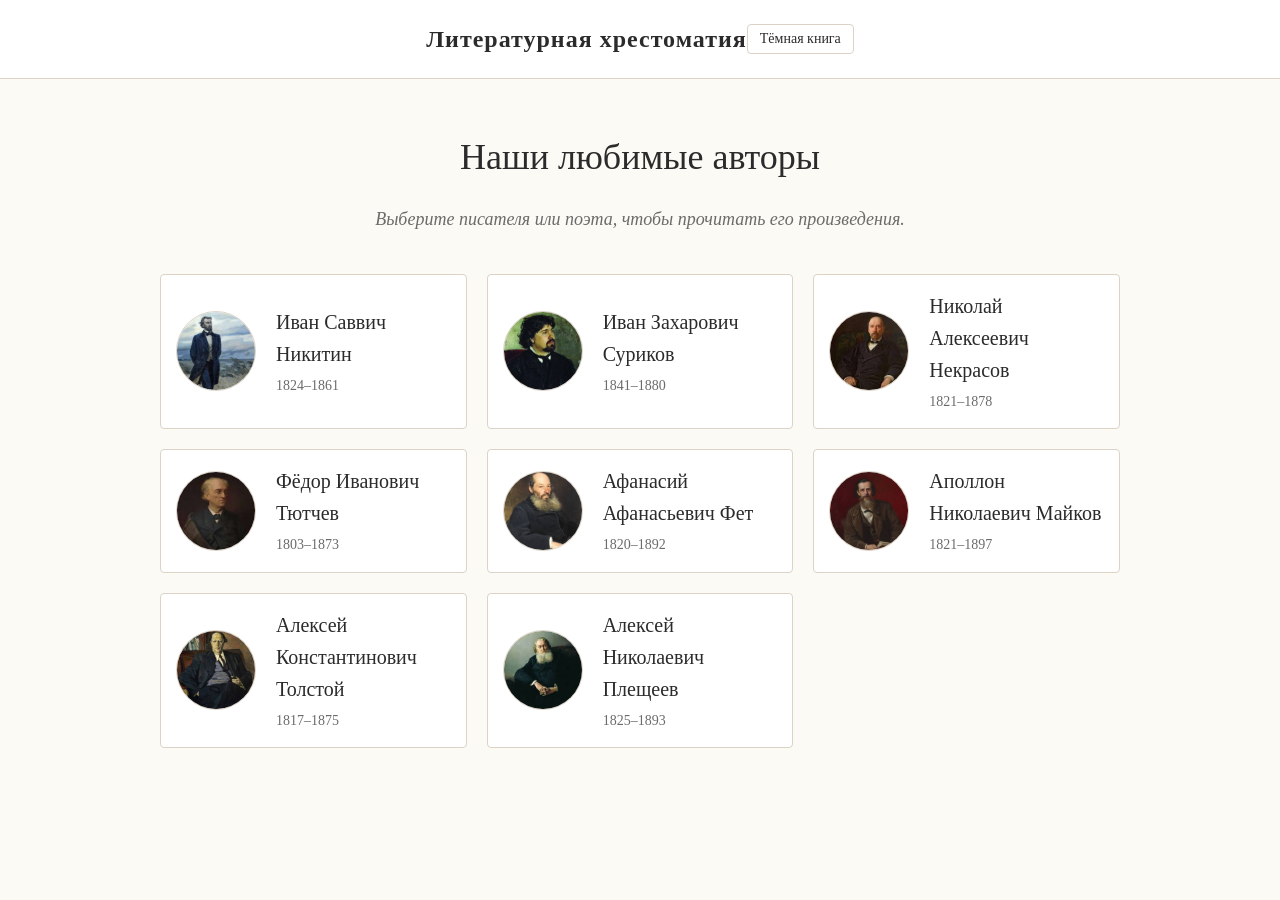
==== commit 5869d03e: "Update index.html" ====
--- a/index.html
+++ b/index.html
@@ -9,6 +9,9 @@
 <body>
   <header class="topbar">
     <a href="index.html" class="logo">Литературная хрестоматия</a>
+    <div class="topbar-actions">
+      <button id="themeToggle" class="btn btn-toggle">Тёмная книга</button>
+    </div>
   </header>
 
   <main class="container">
@@ -23,4 +26,4 @@
   <script src="core.js"></script>
   <script src="main.js"></script>
 </body>
-</html>+</html>
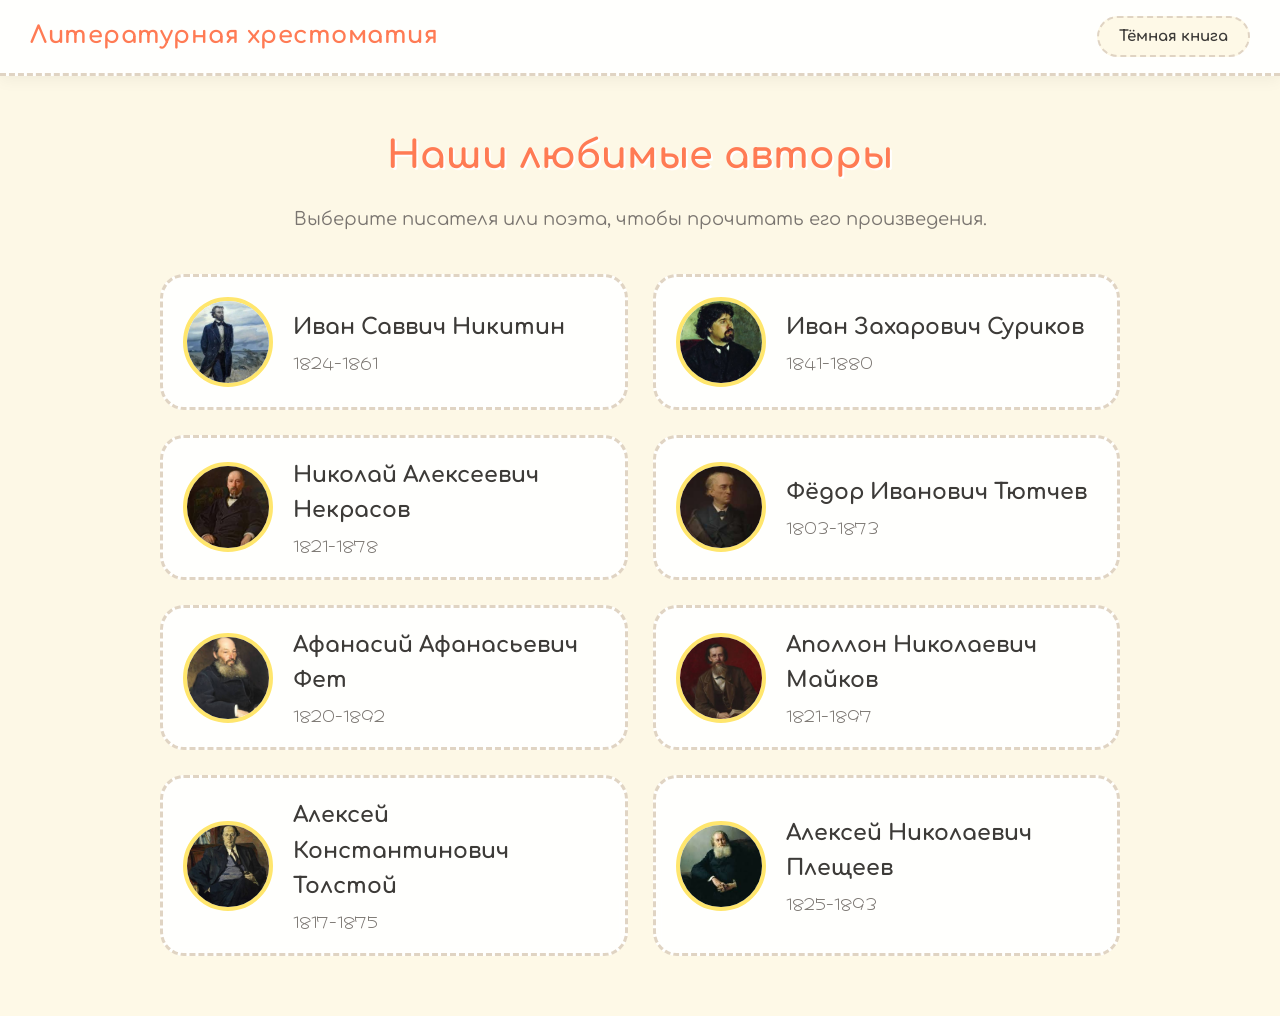
==== commit 31d2eb7c: "Update index.html" ====
--- a/index.html
+++ b/index.html
@@ -7,6 +7,7 @@
   <link rel="stylesheet" href="style.css">
 </head>
 <body>
+  <!-- Шапка только на главной странице -->
   <header class="topbar">
     <a href="index.html" class="logo">Литературная хрестоматия</a>
     <div class="topbar-actions">
--- a/style.css
+++ b/style.css
@@ -1,111 +1,203 @@
+/* Подключаем детские шрифты с поддержкой кириллицы */
+@import url('https://fonts.googleapis.com/css2?family=Comfortaa:wght@400;700&family=Hachi+Maru+Pop&display=swap');
+
 :root {
-  --bg: #fcfaf5;
-  --surface: #ffffff;
-  --text: #2b2b2b;
-  --muted: #6b6b6b;
-  --accent: #4a3b32;
-  --accent-soft: #f2ebe1;
-  --border: #dcd3c6;
-  --radius: 4px;
-  --font-body: 'Palatino Linotype', 'Book Antiqua', 'Georgia', serif;
-  --font-ui: 'Palatino Linotype', 'Book Antiqua', 'Georgia', serif;
-  --reader-size: 20px;
+  /* Светлая тема: "Детский сад" */
+  --bg-color: #fef9e7; /* Теплый желтоватый фон */
+  --bg-image: url('https://images.unsplash.com/photo-1503454537195-1dcabb73ffb9?q=80&w=2000&auto=format&fit=crop'); /* Пример детского фона (можно заменить на свой) */
+  --surface: rgba(255, 255, 255, 0.92); /* Полупрозрачные карточки, чтобы фон просвечивал */
+  --text: #3d3b38;
+  --muted: #7a7570;
+  --accent: #ff7b54; /* Яркий оранжевый */
+  --accent-2: #4ecdc4; /* Бирюзовый */
+  --accent-3: #ffe66d; /* Желтый */
+  --border: #e0d4c3;
+  --radius: 24px; /* Очень скругленные углы */
+  --font-heading: 'Comfortaa', cursive;
+  --font-body: 'Hachi Maru Pop', cursive; /* Рукописный шрифт для текста */
+}
+
+body.dark-theme {
+  /* Темная тема: "Ночная сказка" */
+  --bg-color: #1e1c1a;
+  --bg-image: none;
+  --surface: #2a2725;
+  --text: #f3efe7;
+  --muted: #a8a199;
+  --accent: #ff9f80;
+  --accent-2: #6bcfc7;
+  --accent-3: #ffe066;
+  --border: #443d38;
 }
 
 * { box-sizing: border-box; }
+
 body {
   margin: 0;
-  background-color: var(--bg);
+  background-color: var(--bg-color);
+  background-image: var(--bg-image);
+  background-size: cover;
+  background-attachment: fixed;
+  background-position: center;
   color: var(--text);
-  font-family: var(--font-ui);
+  font-family: var(--font-body);
   line-height: 1.6;
-}
+  transition: background-color 0.4s, color 0.4s;
+}
+
+/* Делаем фон полупрозрачным для лучшей читаемости */
+body::before {
+  content: '';
+  position: fixed;
+  top: 0; left: 0; right: 0; bottom: 0;
+  background: rgba(254, 249, 231, 0.6); /* Светлая вуаль */
+  z-index: -1;
+}
+body.dark-theme::before {
+  background: rgba(30, 28, 26, 0.85); /* Темная вуаль */
+}
+
 a { text-decoration: none; color: inherit; }
 
+/* ЗАКРЕПЛЕННАЯ ШАПКА */
 .topbar {
-  display: flex; align-items: center; justify-content: center;
-  padding: 20px; background: var(--surface);
-  border-bottom: 1px solid var(--border);
-}
-.logo { font-family: var(--font-body); font-size: 24px; font-weight: bold; color: var(--text); letter-spacing: 1px; }
-
+  display: flex; align-items: center; justify-content: space-between;
+  padding: 16px 30px; 
+  background: var(--surface);
+  backdrop-filter: blur(10px); /* Эффект матового стекла */
+  border-bottom: 3px dashed var(--border);
+  position: sticky; /* Надежное закрепление */
+  top: 0; 
+  z-index: 100;
+  box-shadow: 0 4px 15px rgba(0,0,0,0.05);
+}
+.logo { 
+  font-family: var(--font-heading); 
+  font-size: 24px; 
+  font-weight: 700; 
+  color: var(--accent); 
+  letter-spacing: 0.5px; 
+}
+
+.btn {
+  font-family: var(--font-heading); 
+  font-size: 15px; 
+  padding: 10px 20px;
+  border: 2px dashed var(--border); 
+  background: var(--bg-color); 
+  color: var(--text);
+  border-radius: 30px; 
+  cursor: pointer; 
+  transition: all 0.2s; 
+  font-weight: 700;
+}
+.btn:hover { border-color: var(--accent); color: var(--accent); background: var(--surface); }
+.btn-toggle { font-weight: 700; }
+.btn-round { width: 44px; height: 44px; border-radius: 50%; padding: 0; display: flex; align-items: center; justify-content: center; }
+
+/* Контент */
 .container { max-width: 1000px; margin: 0 auto; padding: 40px 20px 60px; }
 
 .hero { text-align: center; margin-bottom: 40px; }
-.hero h1 { font-family: var(--font-body); font-size: 36px; margin: 10px 0; color: var(--text); font-weight: normal; }
-.hero-sub { color: var(--muted); font-style: italic; font-size: 18px; }
-
-.authors-grid { display: grid; grid-template-columns: repeat(auto-fill, minmax(300px, 1fr)); gap: 20px; }
+.hero h1 { 
+  font-family: var(--font-heading); 
+  font-size: 38px; 
+  margin: 10px 0; 
+  font-weight: 700; 
+  color: var(--accent); 
+  text-shadow: 2px 2px 0px #fff; /* Обводка для читаемости */
+}
+body.dark-theme .hero h1 { text-shadow: none; }
+.hero-sub { 
+  color: var(--muted); 
+  font-size: 18px; 
+  font-family: var(--font-heading);
+  font-weight: 400;
+}
+
+/* Карточки авторов */
+.authors-grid { display: grid; grid-template-columns: repeat(auto-fill, minmax(320px, 1fr)); gap: 25px; }
 .author-card {
-  display: flex; align-items: center; gap: 20px; background: var(--surface);
-  border: 1px solid var(--border); border-radius: var(--radius); padding: 15px;
-  transition: box-shadow .2s, transform .2s;
-}
-.author-card:hover { transform: translateY(-2px); box-shadow: 0 4px 12px rgba(0,0,0,0.05); }
-.author-thumb { width: 80px; height: 80px; border-radius: 50%; object-fit: cover; border: 1px solid var(--border); flex-shrink: 0; }
-.author-card-info h2 { font-family: var(--font-body); font-size: 20px; margin: 0 0 5px; font-weight: normal; }
-.author-card-info p { margin: 0; font-size: 14px; color: var(--muted); }
-
-.catalog { display: grid; grid-template-columns: repeat(auto-fill, minmax(280px, 1fr)); gap: 20px; }
+  display: flex; align-items: center; gap: 20px; 
+  background: var(--surface); 
+  border: 3px dashed var(--border); 
+  border-radius: var(--radius); 
+  padding: 20px;
+  transition: box-shadow 0.3s, transform 0.3s, border-color 0.3s;
+  backdrop-filter: blur(5px);
+}
+.author-card:hover { transform: translateY(-6px) rotate(1deg); border-color: var(--accent); box-shadow: 0 12px 25px rgba(0,0,0,0.1); }
+.author-thumb { width: 90px; height: 90px; border-radius: 50%; object-fit: cover; border: 4px solid var(--accent-3); flex-shrink: 0; }
+.author-card-info h2 { font-family: var(--font-heading); font-size: 22px; margin: 0 0 5px; font-weight: 700; color: var(--text); }
+.author-card-info p { margin: 0; font-size: 15px; color: var(--muted); font-family: var(--font-body); }
+
+/* Карточки произведений */
+.catalog { display: grid; grid-template-columns: repeat(auto-fill, minmax(280px, 1fr)); gap: 25px; }
 .card {
-  display: block; background: var(--surface); border: 1px solid var(--border);
-  border-radius: var(--radius); padding: 20px; color: var(--text);
-  transition: box-shadow .2s, transform .2s;
-}
-.card:hover { transform: translateY(-2px); box-shadow: 0 4px 12px rgba(0,0,0,0.05); }
-.card-badge { display: inline-block; font-size: 13px; font-weight: bold; background: var(--accent-soft); color: var(--accent); padding: 4px 10px; border-radius: 2px; margin-bottom: 12px; font-family: var(--font-ui); }
-.card-title { font-family: var(--font-body); font-size: 22px; margin: 0 0 8px; font-weight: normal; }
-.card-desc { font-size: 15px; color: var(--muted); margin: 0; }
-
+  display: flex; flex-direction: column; 
+  background: var(--surface); 
+  border: 3px dashed var(--border); 
+  border-radius: var(--radius); 
+  padding: 25px; 
+  color: var(--text);
+  transition: box-shadow 0.3s, transform 0.3s, border-color 0.3s;
+  backdrop-filter: blur(5px);
+}
+.card:hover { transform: translateY(-6px) rotate(-1deg); border-color: var(--accent-2); box-shadow: 0 12px 25px rgba(0,0,0,0.1); }
+.card-badge { 
+  display: inline-block; font-size: 13px; font-weight: 700; 
+  background: var(--accent-3); color: var(--text); 
+  padding: 5px 12px; border-radius: 20px; margin-bottom: 15px; 
+  align-self: flex-start; font-family: var(--font-heading);
+}
+.card-title { font-family: var(--font-heading); font-size: 22px; margin: 0 0 10px; font-weight: 700; }
+.card-desc { font-size: 15px; color: var(--muted); margin: 0; line-height: 1.5; flex-grow: 1; font-family: var(--font-body); }
+
+/* Страница автора */
 .writer-container { max-width: 900px; }
-.back-link { display: inline-block; margin-bottom: 20px; color: var(--accent); font-weight: bold; font-family: var(--font-ui); font-size: 16px; }
-.back-link:hover { text-decoration: underline; }
+.back-link { display: inline-block; margin-bottom: 20px; color: var(--accent); font-weight: 700; font-family: var(--font-heading); font-size: 16px; border-bottom: 2px dashed var(--accent); }
+.back-link:hover { border-bottom-style: solid; }
 
 .writer-header { display: flex; gap: 40px; align-items: flex-start; margin-bottom: 50px; }
-/* Увеличенный портрет автора */
-.writer-portrait { width: 300px; height: auto; border-radius: var(--radius); border: 4px solid var(--surface); box-shadow: 0 4px 15px rgba(0,0,0,0.1); flex-shrink: 0; object-fit: cover; }
-.writer-info h1 { font-family: var(--font-body); font-size: 32px; margin-top: 0; margin-bottom: 10px; font-weight: normal; }
-.writer-years { font-size: 18px; color: var(--muted); margin-bottom: 20px; font-style: italic; }
-.writer-bio { font-size: 17px; line-height: 1.8; text-indent: 1.5em; text-align: justify; }
-.works-title { font-family: var(--font-body); font-size: 26px; margin-top: 30px; margin-bottom: 20px; border-bottom: 1px solid var(--border); padding-bottom: 10px; font-weight: normal; }
-
-.reader-container { max-width: 780px; }
-.reader { background: var(--surface); border: 1px solid var(--border); border-radius: var(--radius); padding: 50px; box-shadow: 0 4px 20px rgba(0,0,0,0.03); }
-.reader h1 { font-family: var(--font-body); font-size: 34px; margin: 0 0 10px; text-align: center; font-weight: normal; }
-.reader-author { font-size: 18px; color: var(--muted); margin: 0 0 5px; font-style: italic; text-align: center; }
-.reader-meta { font-size: 14px; color: var(--accent); margin: 0 0 30px; text-align: center; font-weight: bold; text-transform: uppercase; letter-spacing: 1px; }
-
-.reader-toolbar { display: flex; justify-content: flex-end; align-items: center; padding: 10px 0; border-top: 1px solid var(--border); border-bottom: 1px solid var(--border); margin-bottom: 30px; }
-.font-controls { display: flex; gap: 8px; }
-.btn { background: none; border: 1px solid var(--border); color: var(--text); cursor: pointer; font-family: var(--font-ui); font-size: 14px; padding: 6px 12px; border-radius: var(--radius); }
-.btn-round { width: 36px; height: 36px; border-radius: 50%; padding: 0; font-weight: bold; display: flex; align-items: center; justify-content: center; }
-.btn:hover { background: var(--accent-soft); border-color: var(--accent); }
-
-.reader-text { font-family: var(--font-body); font-size: var(--reader-size); line-height: 1.9; white-space: pre-wrap; text-align: justify; }
+.writer-portrait { width: 320px; height: auto; border-radius: var(--radius); border: 5px solid var(--accent-2); box-shadow: 0 8px 20px rgba(0,0,0,0.1); flex-shrink: 0; object-fit: cover; }
+.writer-info h1 { font-family: var(--font-heading); font-size: 34px; margin-top: 0; margin-bottom: 10px; font-weight: 700; color: var(--text); }
+.writer-years { font-size: 18px; color: var(--muted); margin-bottom: 20px; font-family: var(--font-heading); }
+.writer-bio { font-size: 17px; line-height: 1.8; text-indent: 1.5em; text-align: justify; font-family: var(--font-body); }
+.works-title { font-family: var(--font-heading); font-size: 28px; margin-top: 30px; margin-bottom: 25px; border-bottom: 3px dashed var(--border); padding-bottom: 10px; font-weight: 700; color: var(--accent); }
+
+/* Страница чтения */
+.reader-container { max-width: 800px; }
+.reader { background: var(--surface); border: 3px dashed var(--border); border-radius: var(--radius); padding: 50px; box-shadow: 0 10px 30px rgba(0,0,0,0.05); backdrop-filter: blur(5px); }
+.reader h1 { font-family: var(--font-heading); font-size: 36px; margin: 0 0 10px; text-align: center; font-weight: 700; color: var(--accent); }
+.reader-author { font-size: 20px; color: var(--muted); margin: 0 0 5px; text-align: center; font-family: var(--font-heading); }
+.reader-meta { font-size: 14px; color: var(--accent-2); margin: 0 0 35px; text-align: center; font-weight: 700; text-transform: uppercase; letter-spacing: 1.5px; font-family: var(--font-heading); }
+
+.reader-toolbar { display: flex; justify-content: flex-end; align-items: center; padding: 15px 0; border-bottom: 2px dashed var(--border); margin-bottom: 30px; }
+.font-controls { display: flex; gap: 10px; }
+
+.reader-text { font-family: var(--font-body); font-size: 20px; line-height: 1.9; white-space: pre-wrap; text-align: justify; }
 .reader-text p { margin: 0 0 1.2em; text-indent: 1.5em; }
 .reader-text.poem { text-indent: 0; text-align: left; padding-left: 20px; }
 .reader-text.poem p { text-indent: 0; margin: 0 0 0.5em; text-align: left; }
 
-.questions { margin-top: 50px; padding-top: 20px; border-top: 1px solid var(--border); }
-.questions h2 { font-family: var(--font-body); font-size: 24px; margin: 0 0 15px; font-weight: normal; }
-.questions ol { padding-left: 20px; }
-.questions li { font-size: 16px; line-height: 1.6; margin-bottom: 10px; }
-
-/* Навигация сверху и снизу */
-.reader-nav-top { display: flex; justify-content: space-between; margin-bottom: 20px; flex-wrap: wrap; gap: 10px; }
-.reader-nav-bottom { display: flex; justify-content: space-between; margin-top: 50px; border-top: 1px solid var(--border); padding-top: 20px; flex-wrap: wrap; gap: 10px; }
-.reader-nav-bottom .back-link, .reader-nav-top .back-link { margin-bottom: 0; }
+.questions { margin-top: 50px; padding: 30px; background: rgba(255, 230, 109, 0.3); border-radius: var(--radius); border: 2px dashed var(--accent-3); }
+.questions h2 { font-family: var(--font-heading); font-size: 24px; margin: 0 0 20px; font-weight: 700; color: var(--accent); }
+.questions ol { padding-left: 20px; margin: 0; }
+.questions li { font-size: 16px; line-height: 1.6; margin-bottom: 15px; color: var(--text); font-family: var(--font-body); }
+
+.reader-nav-top { display: flex; justify-content: space-between; margin-bottom: 30px; flex-wrap: wrap; gap: 15px; }
+.reader-nav-bottom { display: flex; justify-content: space-between; margin-top: 50px; border-top: 3px dashed var(--border); padding-top: 30px; flex-wrap: wrap; gap: 15px; }
+.reader-nav-bottom .back-link, .reader-nav-top .back-link { margin-bottom: 0; border-bottom: none; }
 
 .hidden { display: none; }
 
-@media (max-width: 600px) {
-  .topbar { padding: 15px; }
-  .logo { font-size: 20px; }
+@media (max-width: 768px) {
+  .topbar { padding: 15px 20px; }
   .hero h1 { font-size: 28px; }
   .writer-header { flex-direction: column; align-items: center; text-align: center; }
   .writer-bio { text-indent: 0; text-align: left; }
-  .writer-portrait { width: 220px; } /* Чуть меньше на мобильных, но всё еще крупный */
-  .reader { padding: 20px; }
-  .reader h1 { font-size: 26px; }
-  .reader-nav-top, .reader-nav-bottom { flex-direction: column; align-items: center; }
-                    }
+  .writer-portrait { width: 100%; max-width: 280px; } 
+  .reader { padding: 25px; }
+  .reader h1 { font-size: 28px; }
+  .reader-nav-top, .reader-nav-bottom { flex-direction: column; align-items: flex-start; }
+}
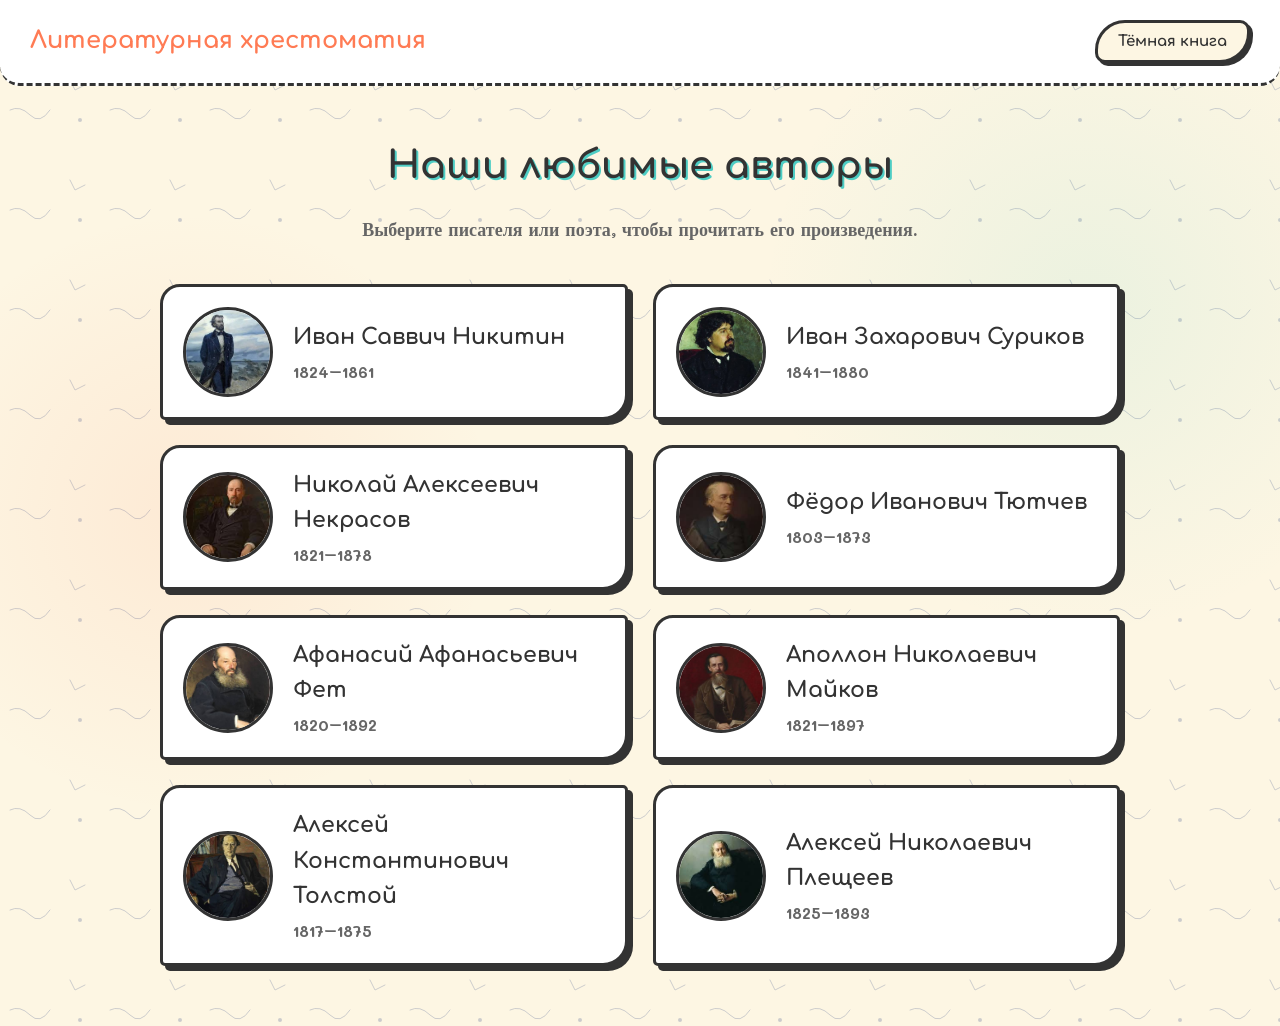
==== commit 540ff2c5: "Update index.html" ====
--- a/index.html
+++ b/index.html
@@ -7,7 +7,6 @@
   <link rel="stylesheet" href="style.css">
 </head>
 <body>
-  <!-- Шапка только на главной странице -->
   <header class="topbar">
     <a href="index.html" class="logo">Литературная хрестоматия</a>
     <div class="topbar-actions">
--- a/style.css
+++ b/style.css
@@ -1,101 +1,81 @@
-/* Подключаем детские шрифты с поддержкой кириллицы */
-@import url('https://fonts.googleapis.com/css2?family=Comfortaa:wght@400;700&family=Hachi+Maru+Pop&display=swap');
+@import url('https://fonts.googleapis.com/css2?family=Comfortaa:wght@400;700&family=Mali:wght@400;700&display=swap');
 
 :root {
-  /* Светлая тема: "Детский сад" */
-  --bg-color: #fef9e7; /* Теплый желтоватый фон */
-  --bg-image: url('https://images.unsplash.com/photo-1503454537195-1dcabb73ffb9?q=80&w=2000&auto=format&fit=crop'); /* Пример детского фона (можно заменить на свой) */
-  --surface: rgba(255, 255, 255, 0.92); /* Полупрозрачные карточки, чтобы фон просвечивал */
-  --text: #3d3b38;
-  --muted: #7a7570;
+  /* Пастельная светлая тема */
+  --bg-color: #fdf6e3; /* Нежный кремовый */
+  --surface: #ffffff;
+  --text: #333333;
+  --muted: #666666;
   --accent: #ff7b54; /* Яркий оранжевый */
   --accent-2: #4ecdc4; /* Бирюзовый */
-  --accent-3: #ffe66d; /* Желтый */
-  --border: #e0d4c3;
-  --radius: 24px; /* Очень скругленные углы */
+  --border: #333333; /* Контурные линии как в рисунках */
+  --radius: 20px 5px 25px 5px; /* Неровные углы */
   --font-heading: 'Comfortaa', cursive;
-  --font-body: 'Hachi Maru Pop', cursive; /* Рукописный шрифт для текста */
+  --font-body: 'Mali', cursive; /* Шрифт, похожий на детский почерк */
 }
 
 body.dark-theme {
-  /* Темная тема: "Ночная сказка" */
-  --bg-color: #1e1c1a;
-  --bg-image: none;
-  --surface: #2a2725;
-  --text: #f3efe7;
-  --muted: #a8a199;
-  --accent: #ff9f80;
-  --accent-2: #6bcfc7;
-  --accent-3: #ffe066;
-  --border: #443d38;
+  /* Темная тема (как ночное небо) */
+  --bg-color: #2b2d42;
+  --surface: #353852;
+  --text: #edf2f4;
+  --muted: #a8b2c1;
+  --accent: #ffb703;
+  --accent-2: #8ecae6;
+  --border: #edf2f4;
 }
 
 * { box-sizing: border-box; }
 
+/* Фон с эффектом каракулей */
 body {
   margin: 0;
   background-color: var(--bg-color);
-  background-image: var(--bg-image);
-  background-size: cover;
-  background-attachment: fixed;
-  background-position: center;
+  background-image: 
+    radial-gradient(circle at 15% 50%, rgba(255, 123, 84, 0.1) 0%, transparent 25%),
+    radial-gradient(circle at 85% 30%, rgba(78, 205, 196, 0.1) 0%, transparent 25%),
+    url('data:image/svg+xml;utf8,<svg width="100" height="100" viewBox="0 0 100 100" xmlns="http://www.w3.org/2000/svg"><path d="M10 10 Q 20 5 30 15 T 50 10" fill="none" stroke="%23cccccc" stroke-width="1" stroke-linecap="round"/><circle cx="80" cy="20" r="2" fill="%23cccccc"/><path d="M70 80 L 75 90 L 85 85" fill="none" stroke="%23cccccc" stroke-width="1" stroke-linecap="round"/></svg>');
   color: var(--text);
   font-family: var(--font-body);
   line-height: 1.6;
   transition: background-color 0.4s, color 0.4s;
 }
 
-/* Делаем фон полупрозрачным для лучшей читаемости */
-body::before {
-  content: '';
-  position: fixed;
-  top: 0; left: 0; right: 0; bottom: 0;
-  background: rgba(254, 249, 231, 0.6); /* Светлая вуаль */
-  z-index: -1;
-}
-body.dark-theme::before {
-  background: rgba(30, 28, 26, 0.85); /* Темная вуаль */
-}
-
 a { text-decoration: none; color: inherit; }
 
-/* ЗАКРЕПЛЕННАЯ ШАПКА */
+/* Шапка */
 .topbar {
   display: flex; align-items: center; justify-content: space-between;
-  padding: 16px 30px; 
+  padding: 20px 30px; 
   background: var(--surface);
-  backdrop-filter: blur(10px); /* Эффект матового стекла */
   border-bottom: 3px dashed var(--border);
-  position: sticky; /* Надежное закрепление */
-  top: 0; 
-  z-index: 100;
-  box-shadow: 0 4px 15px rgba(0,0,0,0.05);
+  position: sticky; top: 0; z-index: 100;
+  border-radius: 0 0 20px 20px;
 }
 .logo { 
   font-family: var(--font-heading); 
   font-size: 24px; 
   font-weight: 700; 
   color: var(--accent); 
-  letter-spacing: 0.5px; 
 }
 
+/* Кнопки */
 .btn {
   font-family: var(--font-heading); 
   font-size: 15px; 
   padding: 10px 20px;
-  border: 2px dashed var(--border); 
+  border: 3px solid var(--border); 
   background: var(--bg-color); 
   color: var(--text);
-  border-radius: 30px; 
+  border-radius: 30px 10px 30px 10px; /* Кривоватые кнопки */
   cursor: pointer; 
   transition: all 0.2s; 
   font-weight: 700;
+  box-shadow: 3px 3px 0 var(--border); /* Тень как от карандаша */
 }
-.btn:hover { border-color: var(--accent); color: var(--accent); background: var(--surface); }
-.btn-toggle { font-weight: 700; }
+.btn:hover { transform: translate(2px, 2px); box-shadow: 1px 1px 0 var(--border); }
 .btn-round { width: 44px; height: 44px; border-radius: 50%; padding: 0; display: flex; align-items: center; justify-content: center; }
 
-/* Контент */
 .container { max-width: 1000px; margin: 0 auto; padding: 40px 20px 60px; }
 
 .hero { text-align: center; margin-bottom: 40px; }
@@ -104,75 +84,70 @@
   font-size: 38px; 
   margin: 10px 0; 
   font-weight: 700; 
-  color: var(--accent); 
-  text-shadow: 2px 2px 0px #fff; /* Обводка для читаемости */
+  color: var(--text); 
+  text-shadow: 2px 2px 0 var(--accent-2); 
 }
-body.dark-theme .hero h1 { text-shadow: none; }
-.hero-sub { 
-  color: var(--muted); 
-  font-size: 18px; 
-  font-family: var(--font-heading);
-  font-weight: 400;
-}
+.hero-sub { color: var(--muted); font-size: 18px; font-weight: 700; }
 
 /* Карточки авторов */
 .authors-grid { display: grid; grid-template-columns: repeat(auto-fill, minmax(320px, 1fr)); gap: 25px; }
 .author-card {
   display: flex; align-items: center; gap: 20px; 
   background: var(--surface); 
-  border: 3px dashed var(--border); 
-  border-radius: var(--radius); 
+  border: 3px solid var(--border); 
+  border-radius: var(--radius); /* Неровные углы */
   padding: 20px;
-  transition: box-shadow 0.3s, transform 0.3s, border-color 0.3s;
-  backdrop-filter: blur(5px);
+  transition: box-shadow 0.3s, transform 0.3s;
+  box-shadow: 5px 5px 0 var(--border);
 }
-.author-card:hover { transform: translateY(-6px) rotate(1deg); border-color: var(--accent); box-shadow: 0 12px 25px rgba(0,0,0,0.1); }
-.author-thumb { width: 90px; height: 90px; border-radius: 50%; object-fit: cover; border: 4px solid var(--accent-3); flex-shrink: 0; }
-.author-card-info h2 { font-family: var(--font-heading); font-size: 22px; margin: 0 0 5px; font-weight: 700; color: var(--text); }
-.author-card-info p { margin: 0; font-size: 15px; color: var(--muted); font-family: var(--font-body); }
+.author-card:hover { transform: translate(-2px, -2px); box-shadow: 7px 7px 0 var(--accent); }
+.author-thumb { width: 90px; height: 90px; border-radius: 50%; object-fit: cover; border: 3px solid var(--border); flex-shrink: 0; }
+.author-card-info h2 { font-family: var(--font-heading); font-size: 22px; margin: 0 0 5px; font-weight: 700; }
+.author-card-info p { margin: 0; font-size: 15px; color: var(--muted); font-weight: 700; }
 
 /* Карточки произведений */
 .catalog { display: grid; grid-template-columns: repeat(auto-fill, minmax(280px, 1fr)); gap: 25px; }
 .card {
   display: flex; flex-direction: column; 
   background: var(--surface); 
-  border: 3px dashed var(--border); 
-  border-radius: var(--radius); 
+  border: 3px solid var(--border); 
+  border-radius: 5px 25px 5px 25px; /* Другой неровный угол */
   padding: 25px; 
   color: var(--text);
-  transition: box-shadow 0.3s, transform 0.3s, border-color 0.3s;
-  backdrop-filter: blur(5px);
+  transition: box-shadow 0.3s, transform 0.3s;
+  box-shadow: 5px 5px 0 var(--border);
 }
-.card:hover { transform: translateY(-6px) rotate(-1deg); border-color: var(--accent-2); box-shadow: 0 12px 25px rgba(0,0,0,0.1); }
+.card:hover { transform: translate(-2px, -2px); box-shadow: 7px 7px 0 var(--accent-2); }
 .card-badge { 
   display: inline-block; font-size: 13px; font-weight: 700; 
-  background: var(--accent-3); color: var(--text); 
-  padding: 5px 12px; border-radius: 20px; margin-bottom: 15px; 
+  background: var(--accent-2); color: #fff; 
+  padding: 5px 12px; border-radius: 15px 5px 15px 5px; margin-bottom: 15px; 
   align-self: flex-start; font-family: var(--font-heading);
+  border: 2px solid var(--border);
 }
 .card-title { font-family: var(--font-heading); font-size: 22px; margin: 0 0 10px; font-weight: 700; }
-.card-desc { font-size: 15px; color: var(--muted); margin: 0; line-height: 1.5; flex-grow: 1; font-family: var(--font-body); }
+.card-desc { font-size: 15px; color: var(--muted); margin: 0; line-height: 1.5; flex-grow: 1; font-weight: 700; } /* Жирный текст описания */
 
 /* Страница автора */
 .writer-container { max-width: 900px; }
-.back-link { display: inline-block; margin-bottom: 20px; color: var(--accent); font-weight: 700; font-family: var(--font-heading); font-size: 16px; border-bottom: 2px dashed var(--accent); }
-.back-link:hover { border-bottom-style: solid; }
+.back-link { display: inline-block; margin-bottom: 20px; color: var(--text); font-weight: 700; font-family: var(--font-heading); font-size: 16px; border-bottom: 3px dashed var(--accent); }
+.back-link:hover { color: var(--accent); }
 
 .writer-header { display: flex; gap: 40px; align-items: flex-start; margin-bottom: 50px; }
-.writer-portrait { width: 320px; height: auto; border-radius: var(--radius); border: 5px solid var(--accent-2); box-shadow: 0 8px 20px rgba(0,0,0,0.1); flex-shrink: 0; object-fit: cover; }
-.writer-info h1 { font-family: var(--font-heading); font-size: 34px; margin-top: 0; margin-bottom: 10px; font-weight: 700; color: var(--text); }
-.writer-years { font-size: 18px; color: var(--muted); margin-bottom: 20px; font-family: var(--font-heading); }
-.writer-bio { font-size: 17px; line-height: 1.8; text-indent: 1.5em; text-align: justify; font-family: var(--font-body); }
-.works-title { font-family: var(--font-heading); font-size: 28px; margin-top: 30px; margin-bottom: 25px; border-bottom: 3px dashed var(--border); padding-bottom: 10px; font-weight: 700; color: var(--accent); }
+.writer-portrait { width: 320px; height: auto; border-radius: var(--radius); border: 4px solid var(--border); box-shadow: 8px 8px 0 var(--border); flex-shrink: 0; object-fit: cover; }
+.writer-info h1 { font-family: var(--font-heading); font-size: 34px; margin-top: 0; margin-bottom: 10px; font-weight: 700; }
+.writer-years { font-size: 18px; color: var(--muted); margin-bottom: 20px; font-weight: 700; }
+.writer-bio { font-size: 17px; line-height: 1.8; text-indent: 1.5em; text-align: justify; font-weight: 700; } /* Жирный текст биографии */
+.works-title { font-family: var(--font-heading); font-size: 28px; margin-top: 30px; margin-bottom: 25px; border-bottom: 4px dashed var(--border); padding-bottom: 10px; font-weight: 700; }
 
 /* Страница чтения */
 .reader-container { max-width: 800px; }
-.reader { background: var(--surface); border: 3px dashed var(--border); border-radius: var(--radius); padding: 50px; box-shadow: 0 10px 30px rgba(0,0,0,0.05); backdrop-filter: blur(5px); }
-.reader h1 { font-family: var(--font-heading); font-size: 36px; margin: 0 0 10px; text-align: center; font-weight: 700; color: var(--accent); }
-.reader-author { font-size: 20px; color: var(--muted); margin: 0 0 5px; text-align: center; font-family: var(--font-heading); }
-.reader-meta { font-size: 14px; color: var(--accent-2); margin: 0 0 35px; text-align: center; font-weight: 700; text-transform: uppercase; letter-spacing: 1.5px; font-family: var(--font-heading); }
+.reader { background: var(--surface); border: 3px solid var(--border); border-radius: var(--radius); padding: 50px; box-shadow: 8px 8px 0 var(--border); }
+.reader h1 { font-family: var(--font-heading); font-size: 36px; margin: 0 0 10px; text-align: center; font-weight: 700; }
+.reader-author { font-size: 20px; color: var(--muted); margin: 0 0 5px; text-align: center; font-weight: 700; }
+.reader-meta { font-size: 14px; color: var(--text); margin: 0 0 35px; text-align: center; font-weight: 700; text-transform: uppercase; letter-spacing: 1.5px; }
 
-.reader-toolbar { display: flex; justify-content: flex-end; align-items: center; padding: 15px 0; border-bottom: 2px dashed var(--border); margin-bottom: 30px; }
+.reader-toolbar { display: flex; justify-content: flex-end; align-items: center; padding: 15px 0; border-bottom: 3px dashed var(--border); margin-bottom: 30px; }
 .font-controls { display: flex; gap: 10px; }
 
 .reader-text { font-family: var(--font-body); font-size: 20px; line-height: 1.9; white-space: pre-wrap; text-align: justify; }
@@ -180,10 +155,10 @@
 .reader-text.poem { text-indent: 0; text-align: left; padding-left: 20px; }
 .reader-text.poem p { text-indent: 0; margin: 0 0 0.5em; text-align: left; }
 
-.questions { margin-top: 50px; padding: 30px; background: rgba(255, 230, 109, 0.3); border-radius: var(--radius); border: 2px dashed var(--accent-3); }
-.questions h2 { font-family: var(--font-heading); font-size: 24px; margin: 0 0 20px; font-weight: 700; color: var(--accent); }
+.questions { margin-top: 50px; padding: 30px; background: rgba(78, 205, 196, 0.15); border-radius: var(--radius); border: 3px dashed var(--accent-2); }
+.questions h2 { font-family: var(--font-heading); font-size: 24px; margin: 0 0 20px; font-weight: 700; }
 .questions ol { padding-left: 20px; margin: 0; }
-.questions li { font-size: 16px; line-height: 1.6; margin-bottom: 15px; color: var(--text); font-family: var(--font-body); }
+.questions li { font-size: 16px; line-height: 1.6; margin-bottom: 15px; font-weight: 700; }
 
 .reader-nav-top { display: flex; justify-content: space-between; margin-bottom: 30px; flex-wrap: wrap; gap: 15px; }
 .reader-nav-bottom { display: flex; justify-content: space-between; margin-top: 50px; border-top: 3px dashed var(--border); padding-top: 30px; flex-wrap: wrap; gap: 15px; }
@@ -192,8 +167,6 @@
 .hidden { display: none; }
 
 @media (max-width: 768px) {
-  .topbar { padding: 15px 20px; }
-  .hero h1 { font-size: 28px; }
   .writer-header { flex-direction: column; align-items: center; text-align: center; }
   .writer-bio { text-indent: 0; text-align: left; }
   .writer-portrait { width: 100%; max-width: 280px; } 
